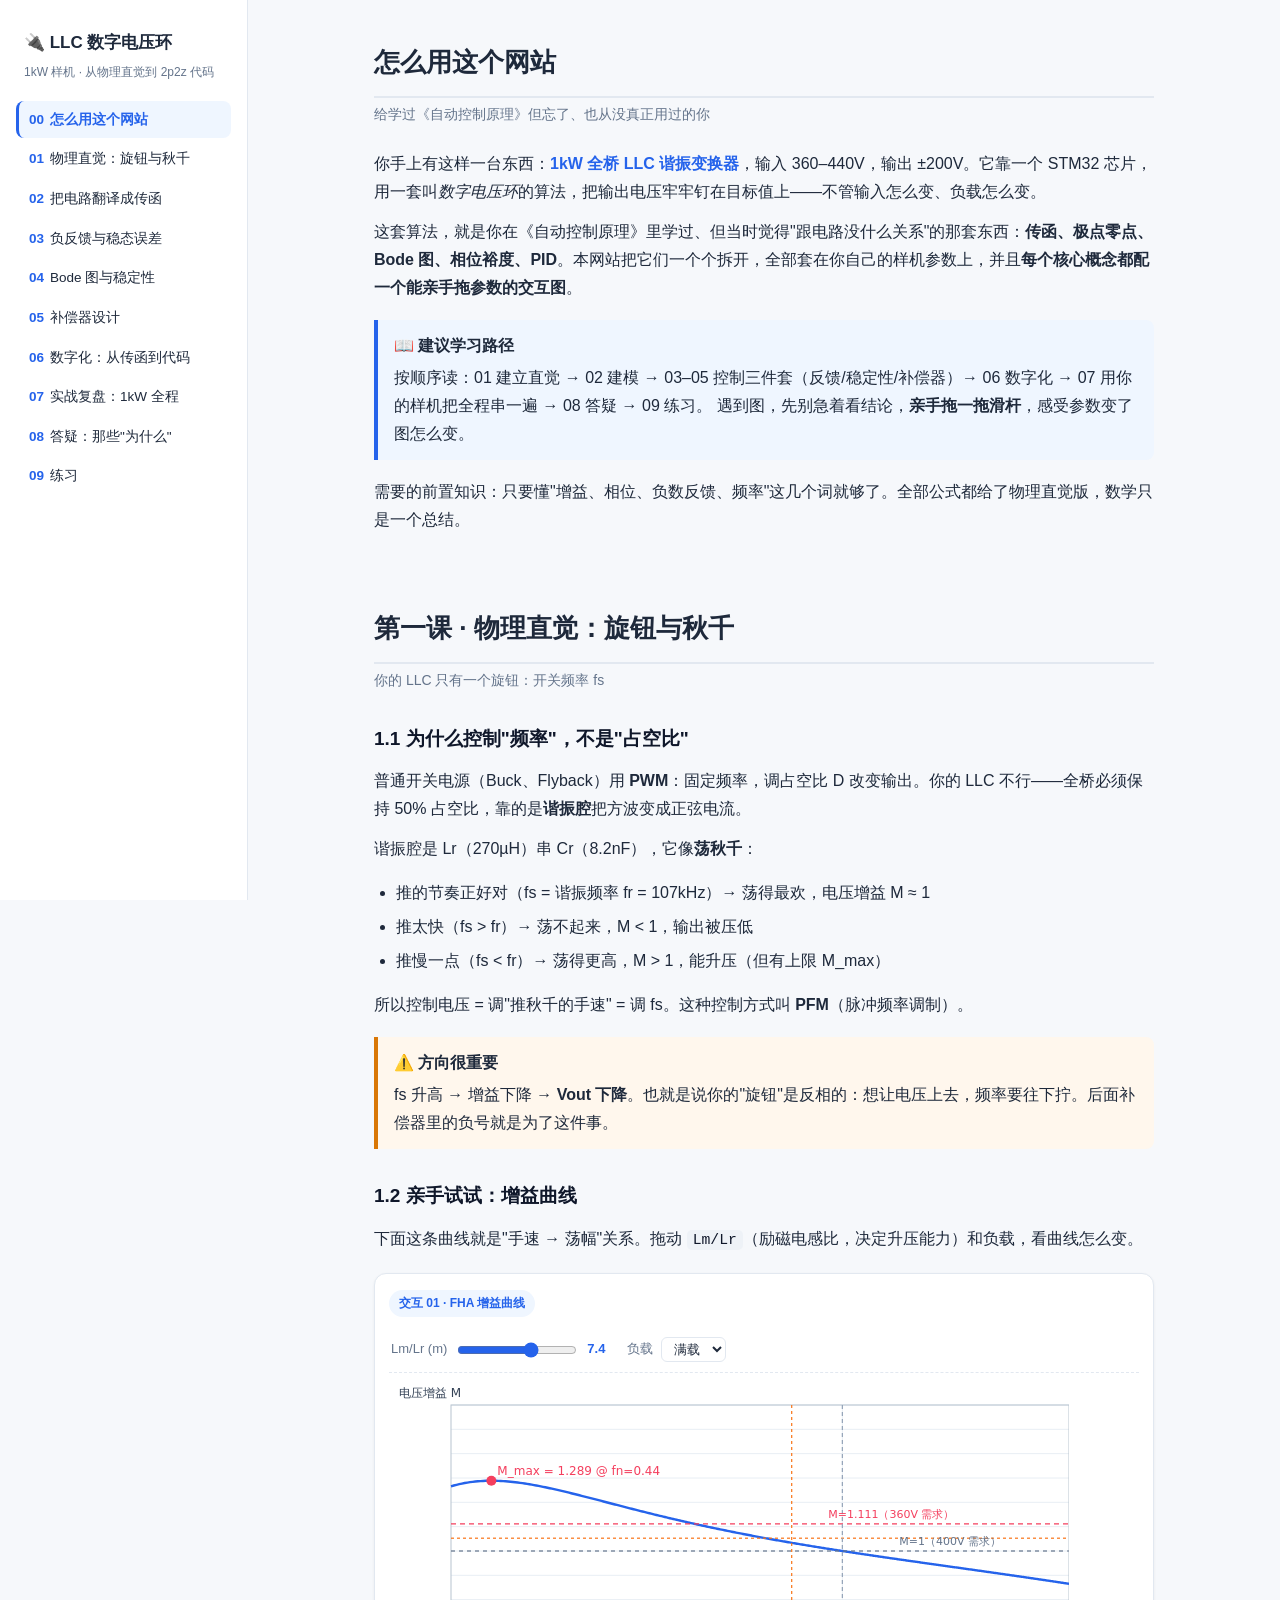
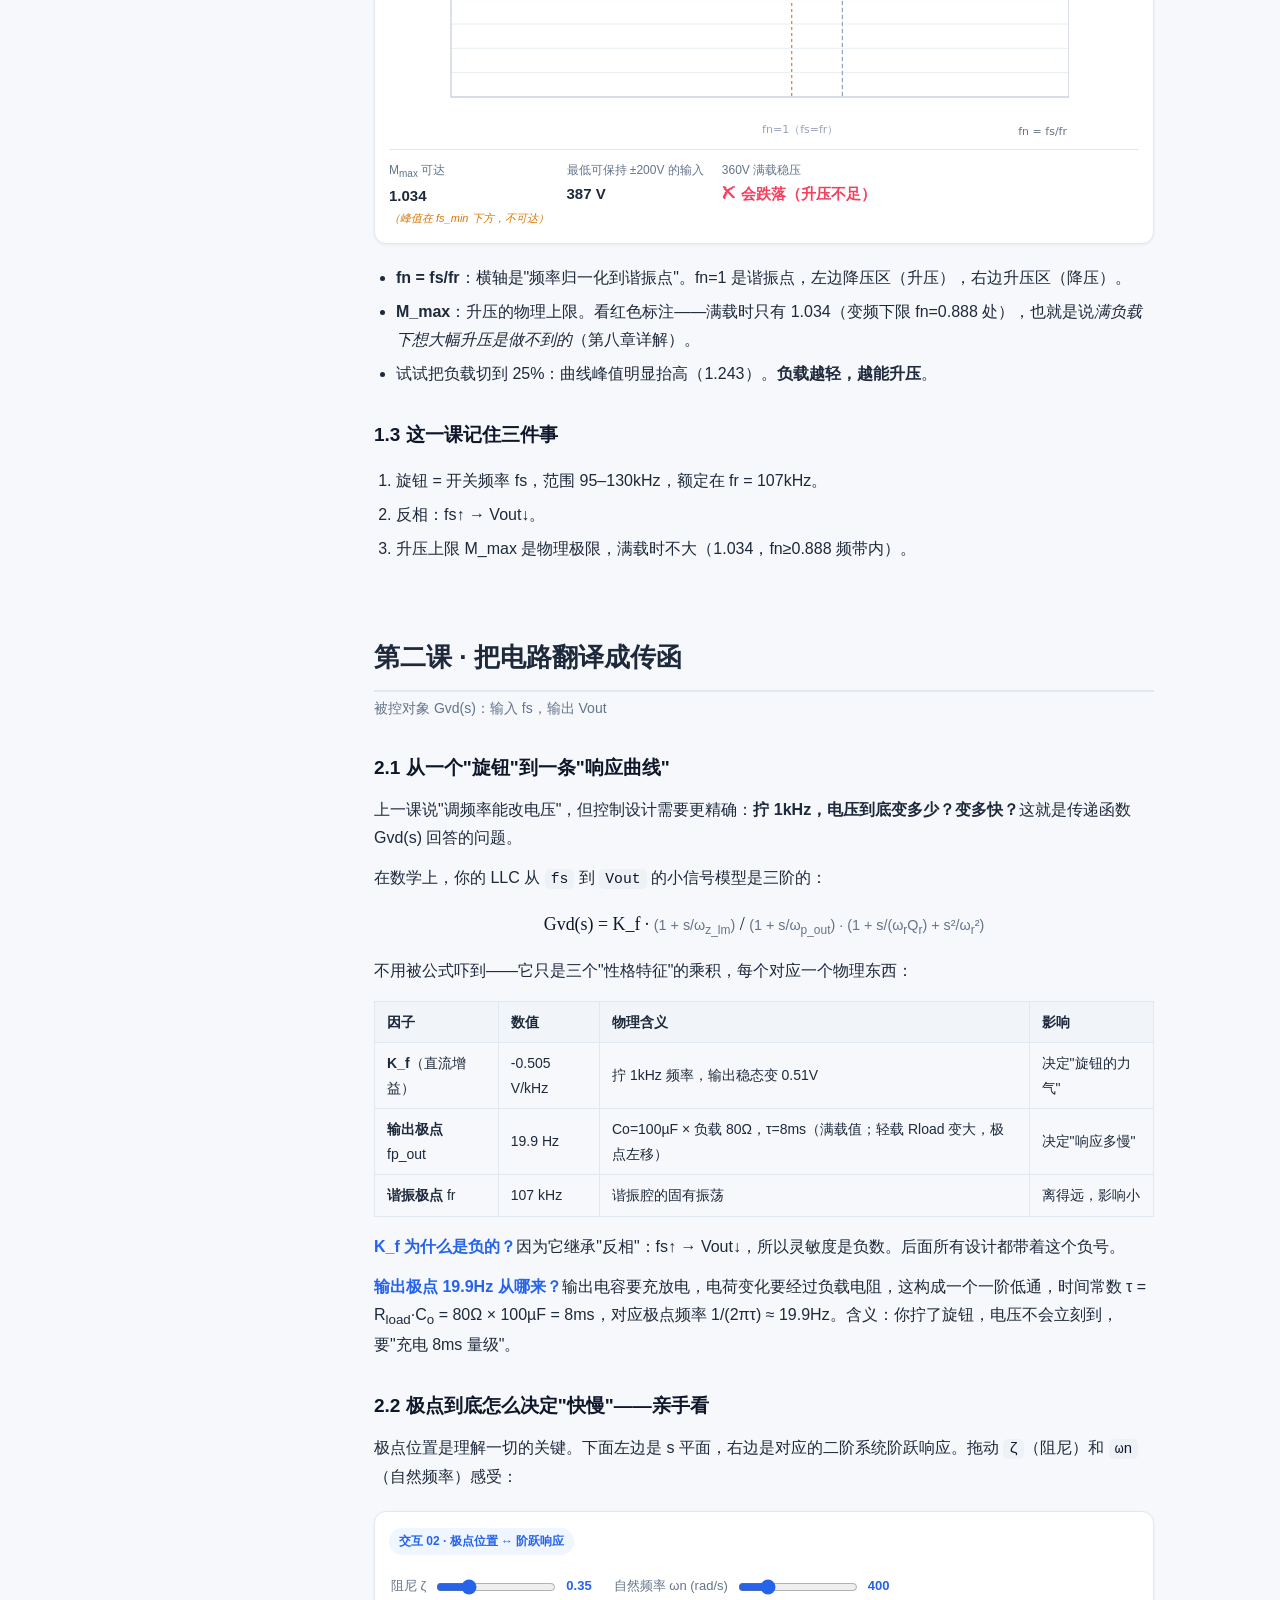
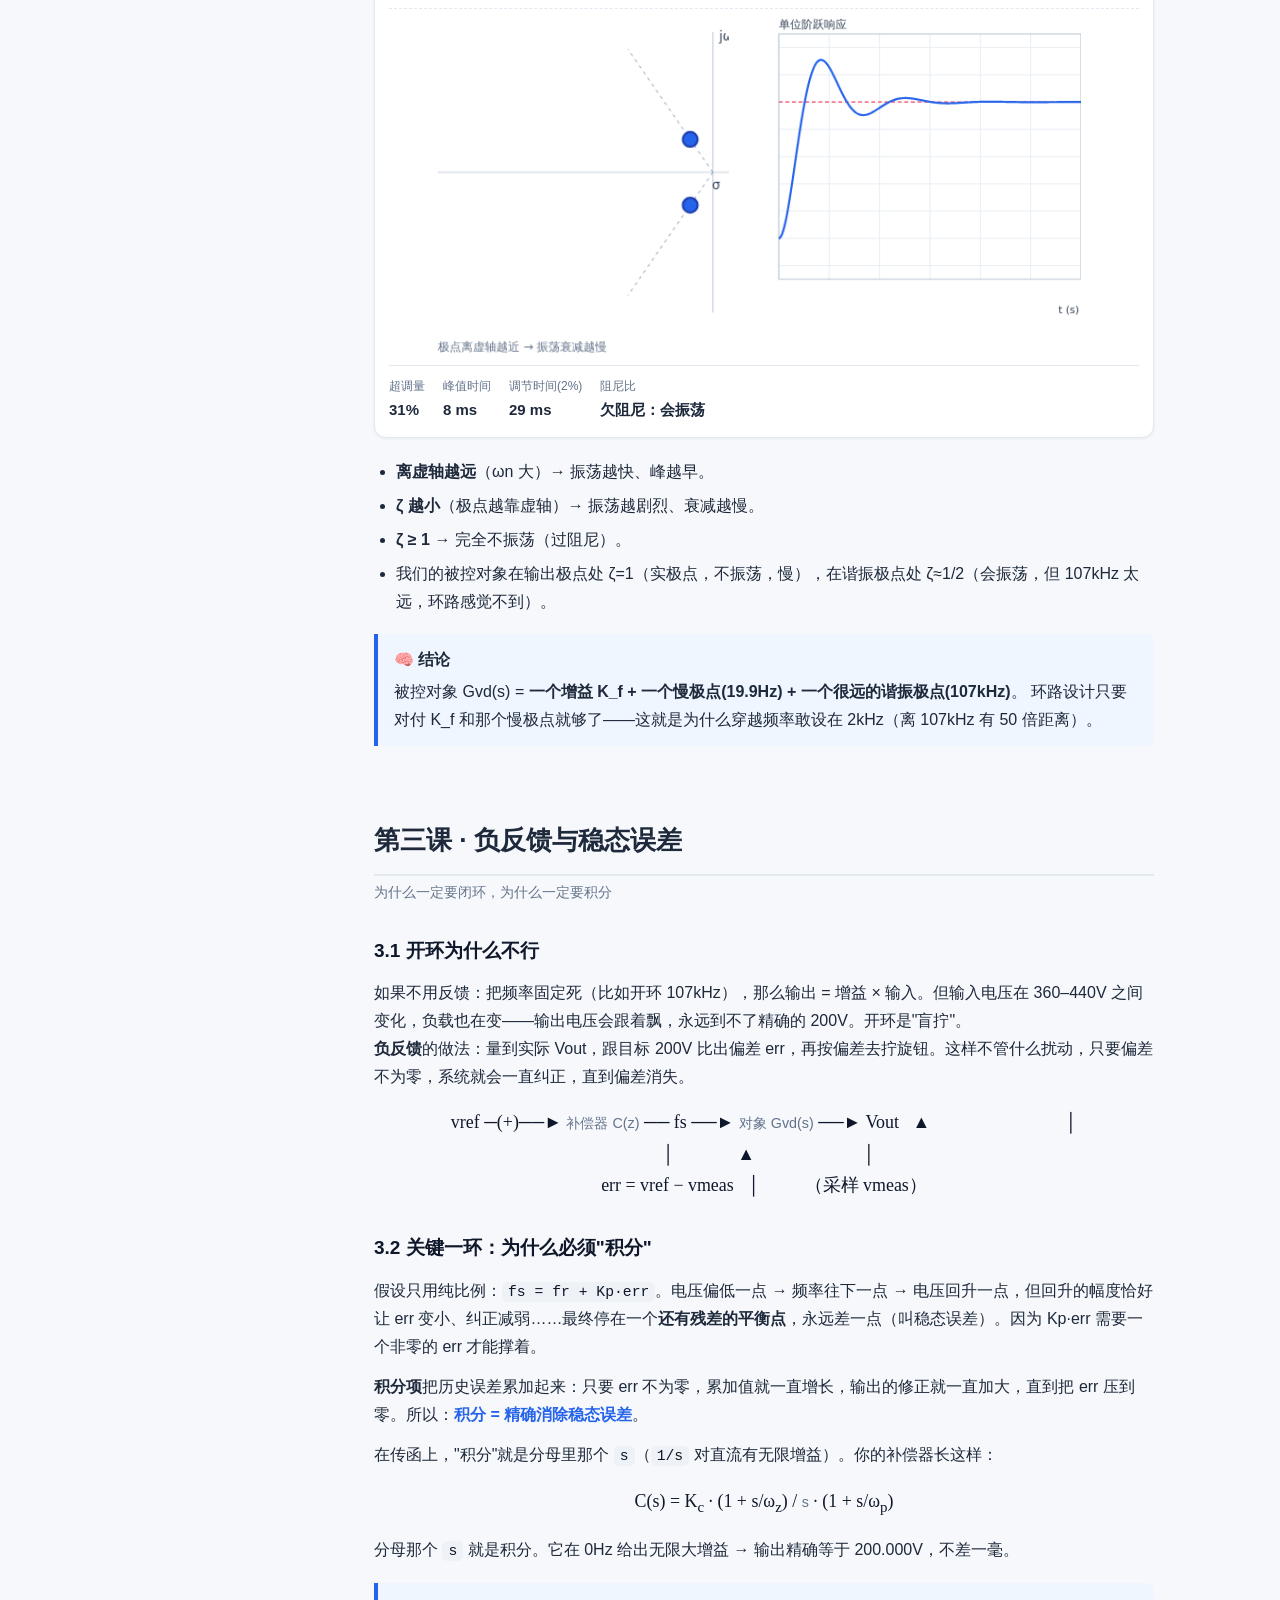
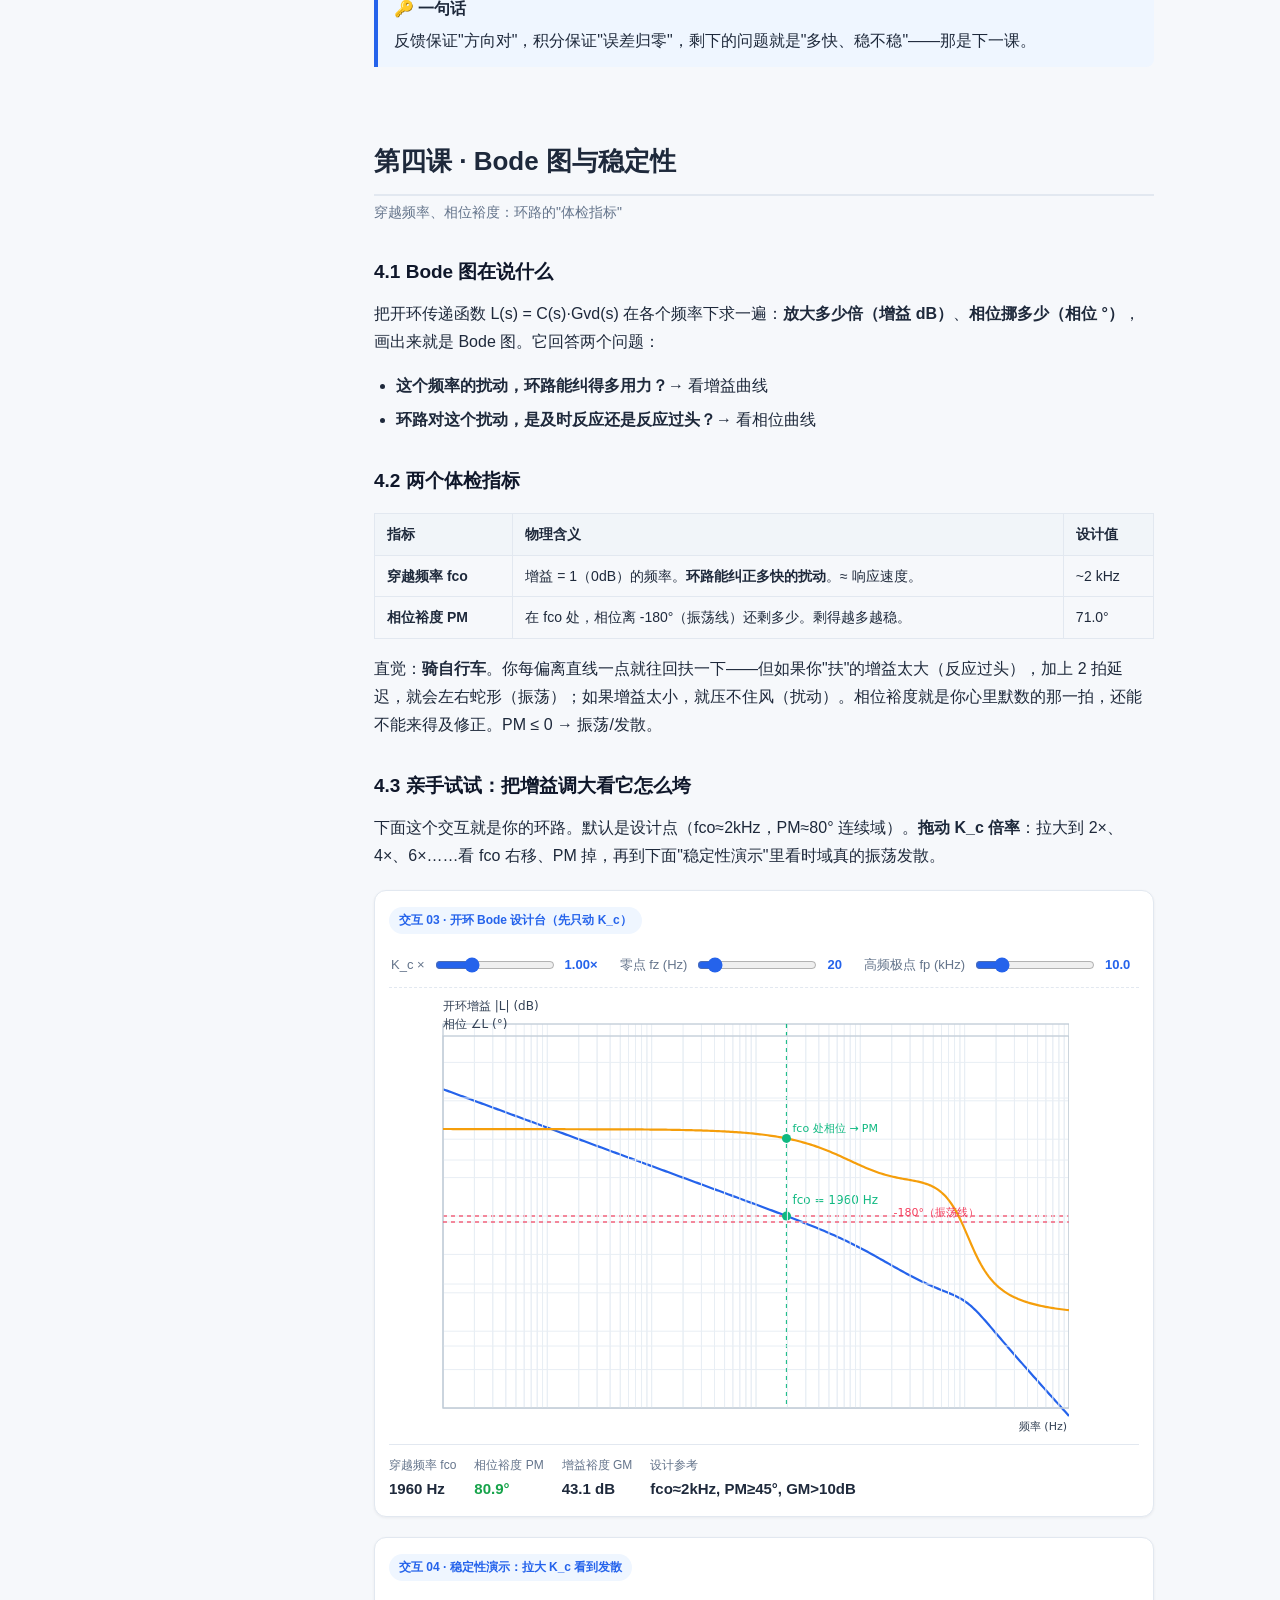
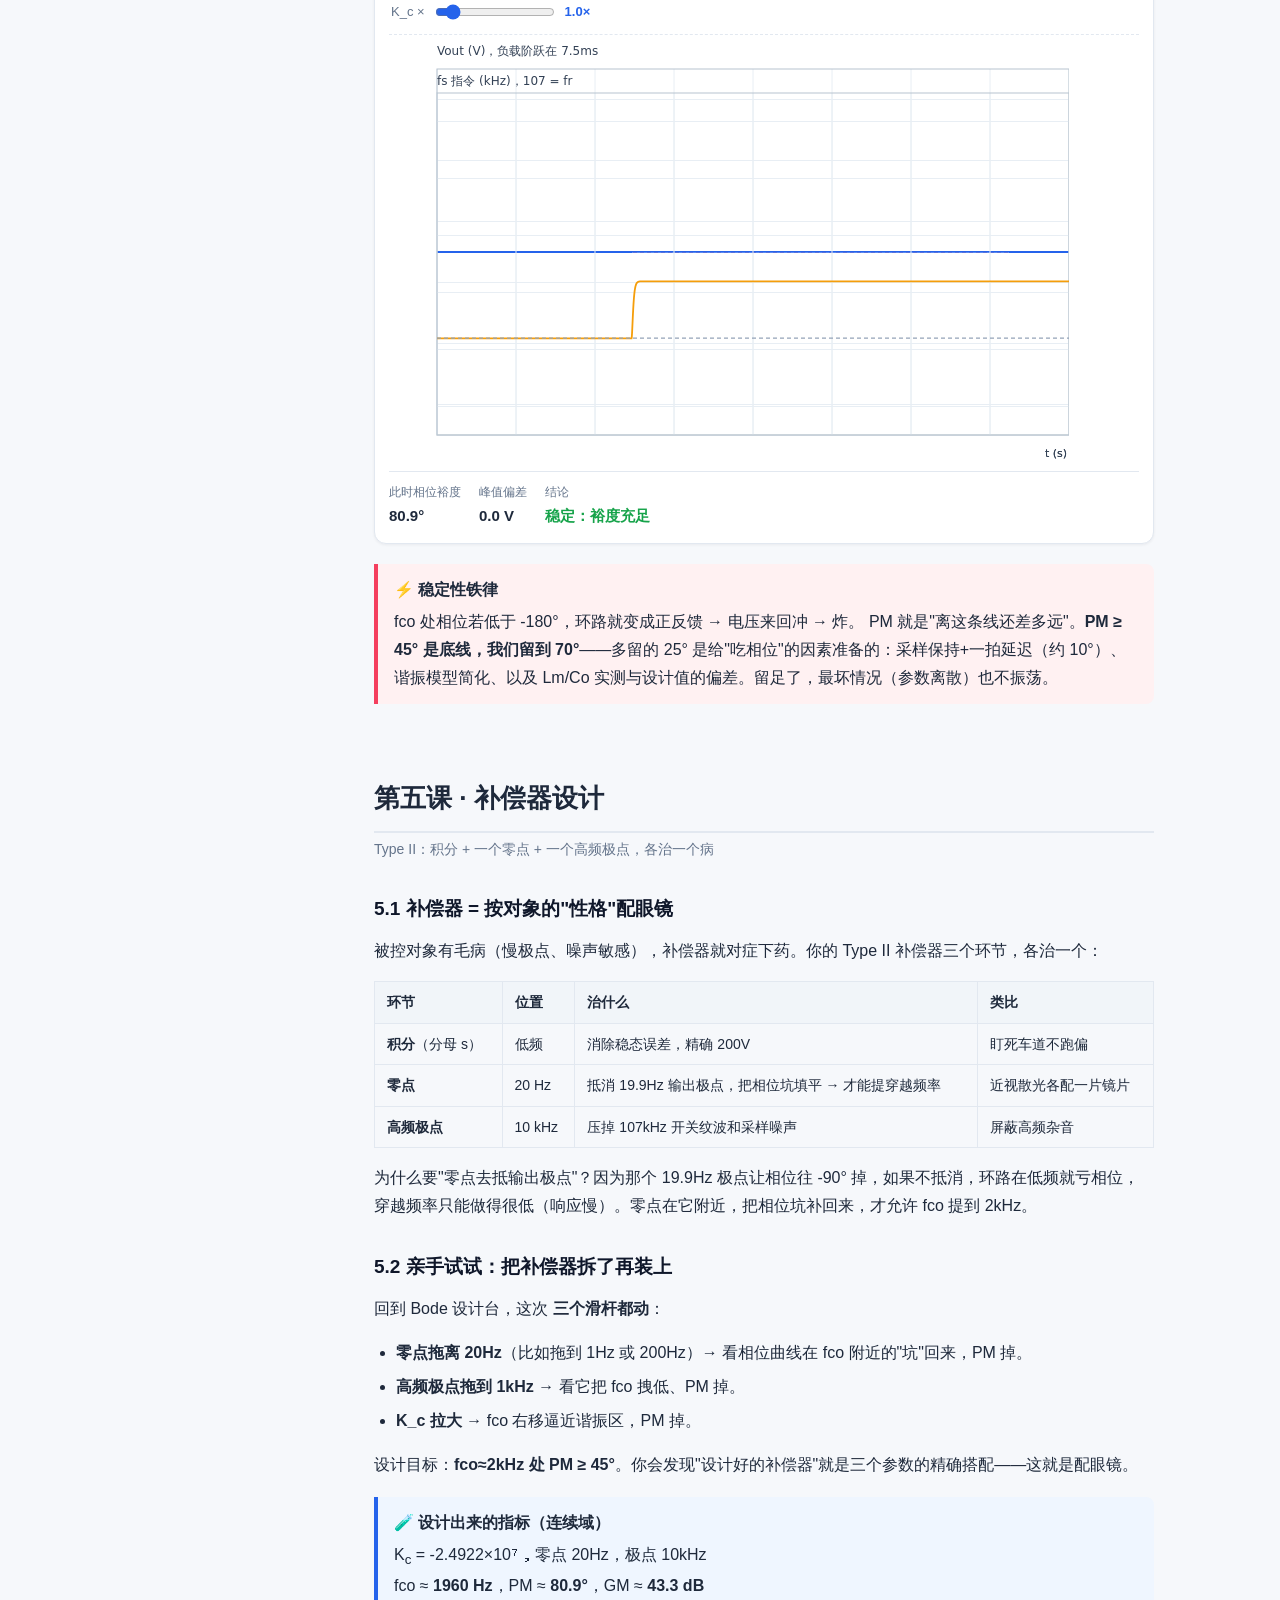
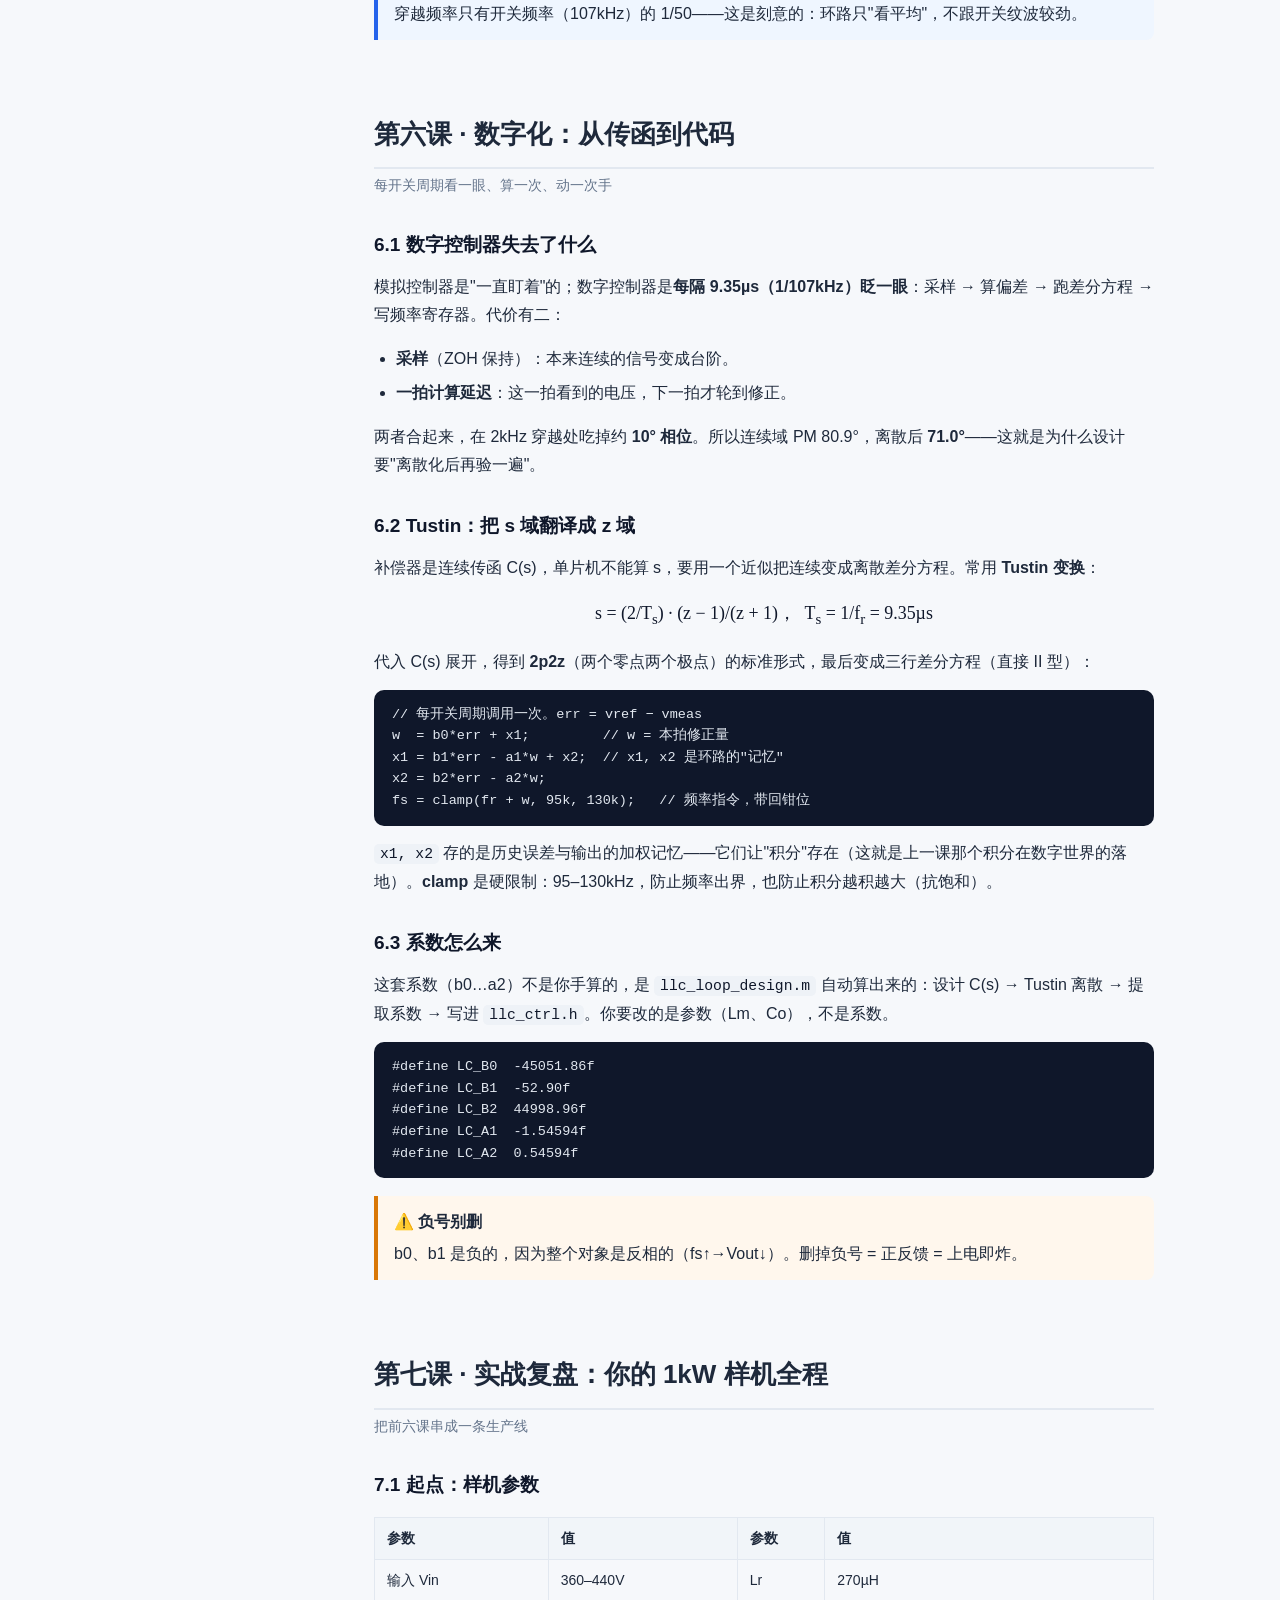
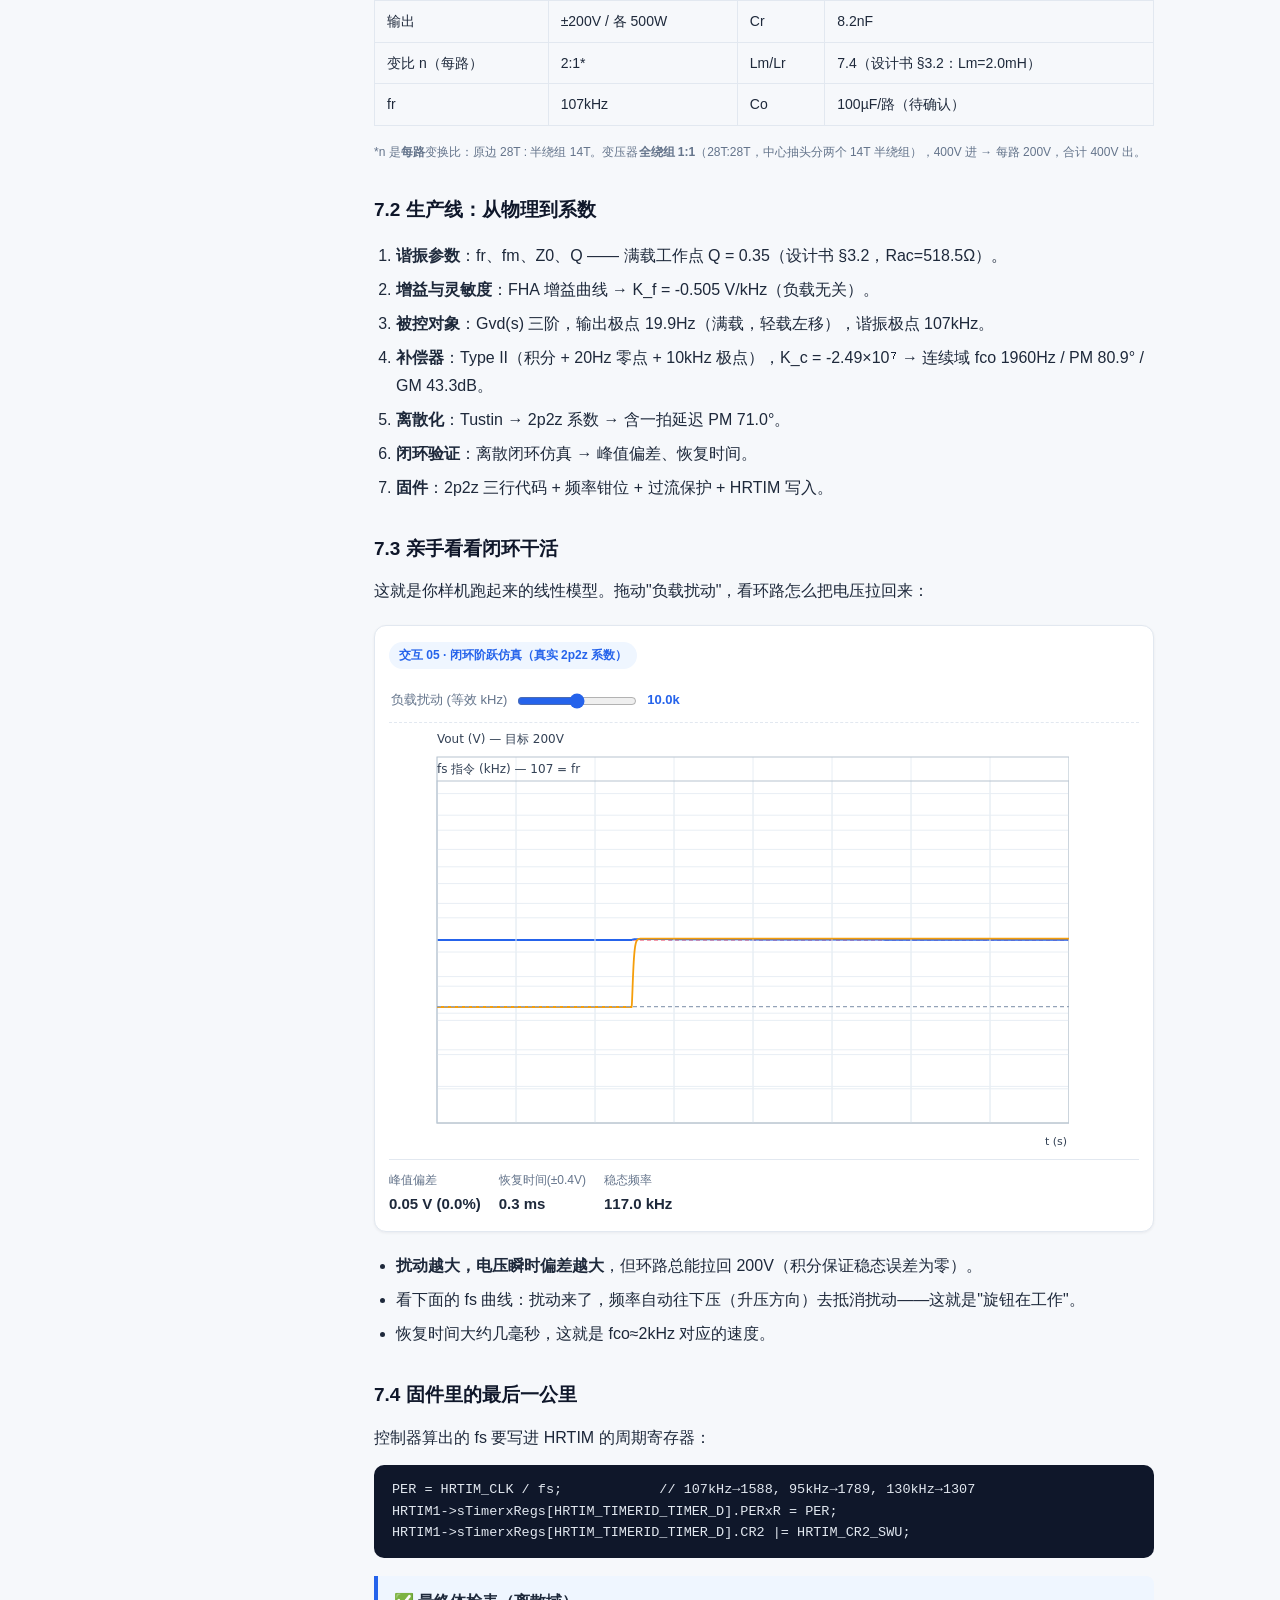
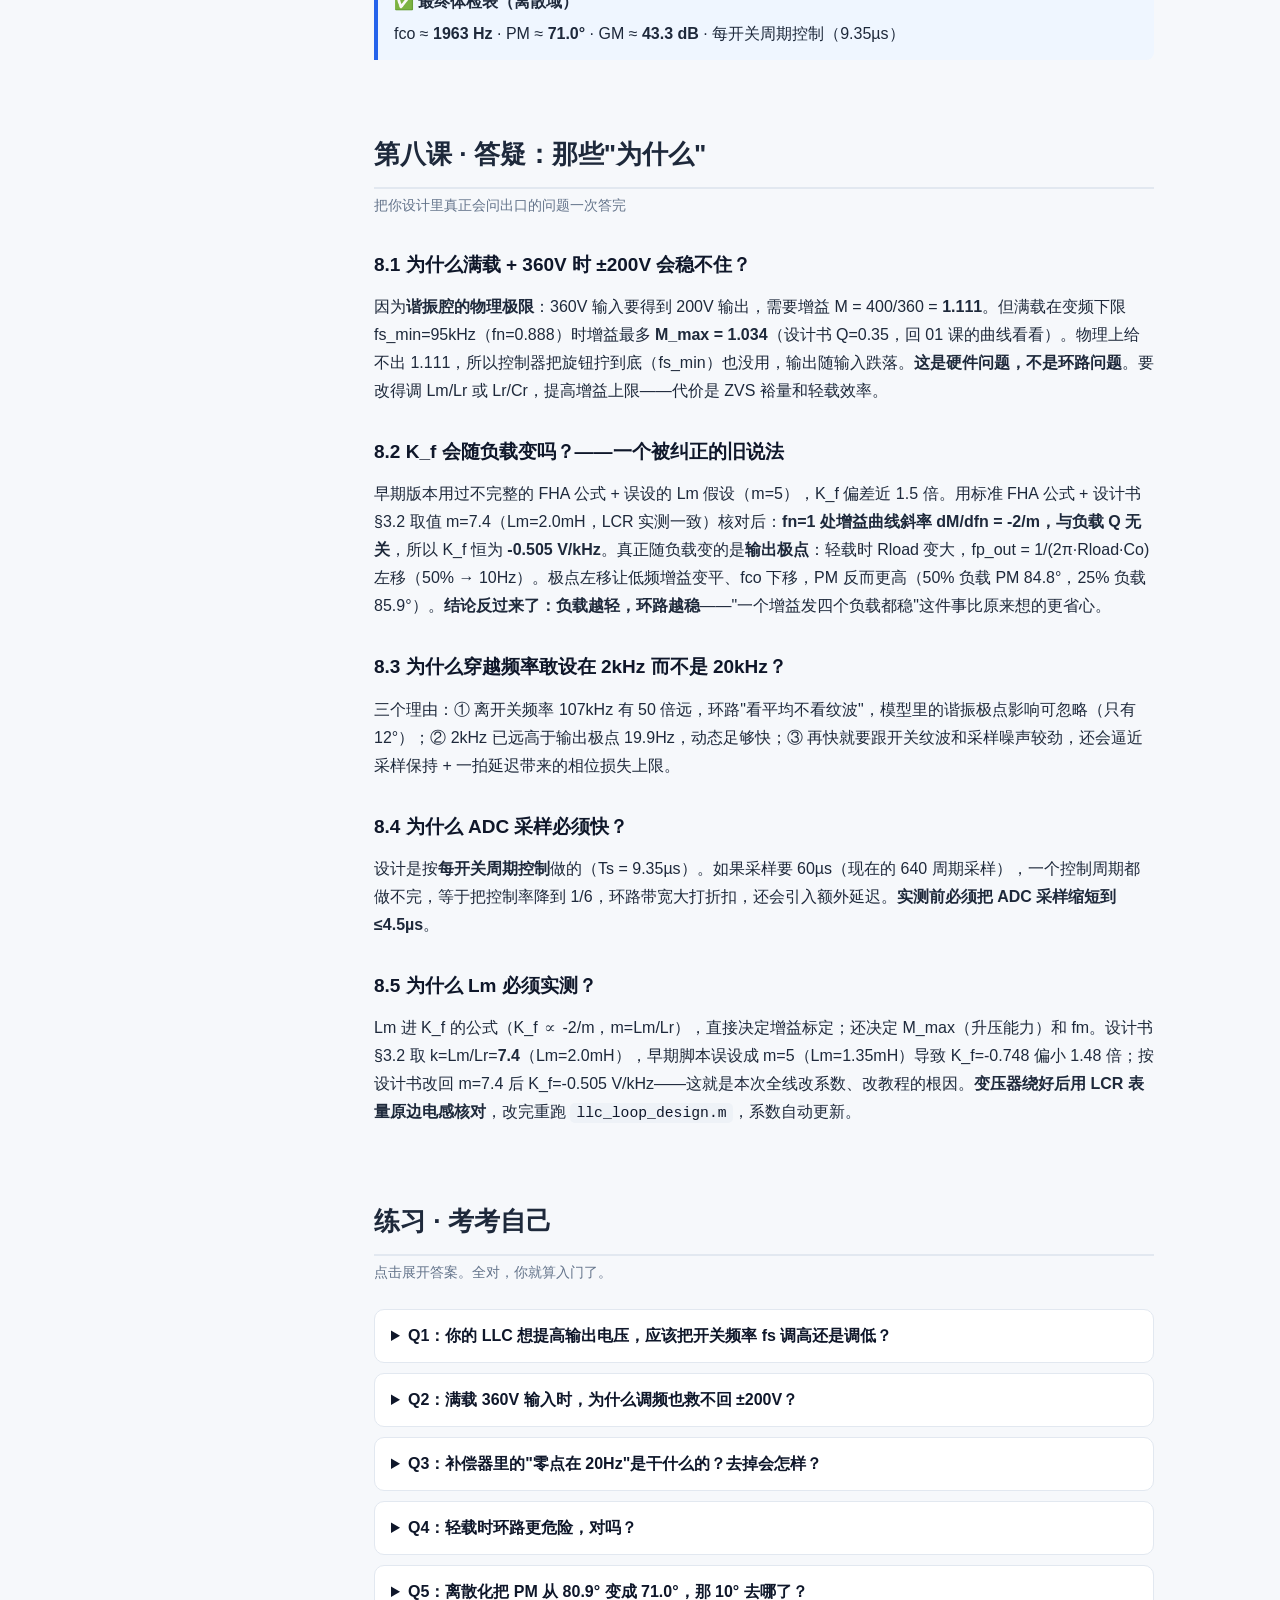
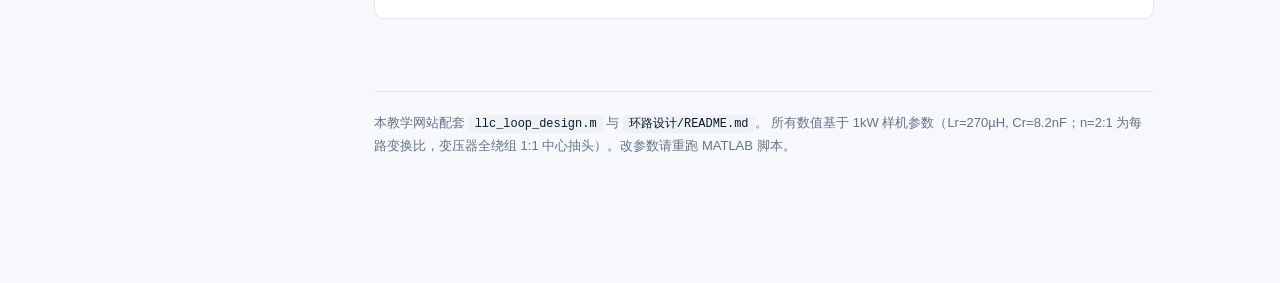
==== llc-resonant-converter/1kw-prototype/01-设计样机/环路设计/tutorial/index.html @ 4a411bb3 "refactor(1kw): 样机文档重组为设计/PCB/调试代码/60V缩尺 4 章，并入方案A 设计文档" ====
<!DOCTYPE html>
<html lang="zh-CN">
<head>
<meta charset="UTF-8">
<meta name="viewport" content="width=device-width, initial-scale=1.0">
<title>从零吃透 LLC 数字电压环 · 1kW 样机互动教学</title>
<meta name="description" content="用 1kW 全桥 LLC 样机的真实参数，从物理直觉到 Bode 图再到 2p2z 代码，把数字电压环学透。全部图表可交互。">
<link rel="stylesheet" href="css/style.css">
</head>
<body>
<div class="topbar">🔌 LLC 数字电压环 · 互动教学</div>
<div class="layout">
  <aside class="sidebar">
    <div class="brand">🔌 LLC 数字电压环</div>
    <div class="sub">1kW 样机 · 从物理直觉到 2p2z 代码</div>
    <nav>
      <a href="#intro" class="active"><span class="num">00</span>怎么用这个网站</a>
      <a href="#ch1"><span class="num">01</span>物理直觉：旋钮与秋千</a>
      <a href="#ch2"><span class="num">02</span>把电路翻译成传函</a>
      <a href="#ch3"><span class="num">03</span>负反馈与稳态误差</a>
      <a href="#ch4"><span class="num">04</span>Bode 图与稳定性</a>
      <a href="#ch5"><span class="num">05</span>补偿器设计</a>
      <a href="#ch6"><span class="num">06</span>数字化：从传函到代码</a>
      <a href="#ch7"><span class="num">07</span>实战复盘：1kW 全程</a>
      <a href="#ch8"><span class="num">08</span>答疑：那些"为什么"</a>
      <a href="#quiz"><span class="num">09</span>练习</a>
    </nav>
  </aside>

  <main>
  <article class="article">

    <!-- ================= 00 序言 ================= -->
    <section id="intro">
      <h2>怎么用这个网站</h2>
      <p class="ch-sub">给学过《自动控制原理》但忘了、也从没真正用过的你</p>
      <p>你手上有这样一台东西：<strong class="hl">1kW 全桥 LLC 谐振变换器</strong>，输入 360–440V，输出 ±200V。它靠一个 STM32 芯片，用一套叫<em>数字电压环</em>的算法，把输出电压牢牢钉在目标值上——不管输入怎么变、负载怎么变。</p>
      <p>这套算法，就是你在《自动控制原理》里学过、但当时觉得"跟电路没什么关系"的那套东西：<strong>传函、极点零点、Bode 图、相位裕度、PID</strong>。本网站把它们一个个拆开，全部套在你自己的样机参数上，并且<strong>每个核心概念都配一个能亲手拖参数的交互图</strong>。</p>
      <div class="callout">
        <span class="t">📖 建议学习路径</span>
        按顺序读：01 建立直觉 → 02 建模 → 03–05 控制三件套（反馈/稳定性/补偿器）→ 06 数字化 → 07 用你的样机把全程串一遍 → 08 答疑 → 09 练习。
        遇到图，先别急着看结论，<strong>亲手拖一拖滑杆</strong>，感受参数变了图怎么变。
      </div>
      <p>需要的前置知识：只要懂"增益、相位、负数反馈、频率"这几个词就够了。全部公式都给了物理直觉版，数学只是一个总结。</p>
    </section>

    <!-- ================= 01 物理直觉 ================= -->
    <section id="ch1">
      <h2>第一课 · 物理直觉：旋钮与秋千</h2>
      <p class="ch-sub">你的 LLC 只有一个旋钮：开关频率 fs</p>

      <h3>1.1 为什么控制"频率"，不是"占空比"</h3>
      <p>普通开关电源（Buck、Flyback）用 <strong>PWM</strong>：固定频率，调占空比 D 改变输出。你的 LLC 不行——全桥必须保持 50% 占空比，靠的是<strong>谐振腔</strong>把方波变成正弦电流。</p>
      <p>谐振腔是 Lr（270µH）串 Cr（8.2nF），它像<strong>荡秋千</strong>：</p>
      <ul>
        <li>推的节奏正好对（fs = 谐振频率 fr = 107kHz）→ 荡得最欢，电压增益 M ≈ 1</li>
        <li>推太快（fs &gt; fr）→ 荡不起来，M &lt; 1，输出被压低</li>
        <li>推慢一点（fs &lt; fr）→ 荡得更高，M &gt; 1，能升压（但有上限 M_max）</li>
      </ul>
      <p>所以控制电压 = 调"推秋千的手速" = 调 fs。这种控制方式叫 <strong>PFM</strong>（脉冲频率调制）。</p>

      <div class="callout warn">
        <span class="t">⚠️ 方向很重要</span>
        fs 升高 → 增益下降 → <strong>Vout 下降</strong>。也就是说你的"旋钮"是反相的：想让电压上去，频率要往下拧。后面补偿器里的负号就是为了这件事。
      </div>

      <h3>1.2 亲手试试：增益曲线</h3>
      <p>下面这条曲线就是"手速 → 荡幅"关系。拖动 <code class="inline">Lm/Lr</code>（励磁电感比，决定升压能力）和负载，看曲线怎么变。</p>

      <div class="interactive" data-int="gain-curve">
        <span class="int-tag">交互 01 · FHA 增益曲线</span>
      </div>

      <ul>
        <li><strong>fn = fs/fr</strong>：横轴是"频率归一化到谐振点"。fn=1 是谐振点，左边降压区（升压），右边升压区（降压）。</li>
        <li><strong>M_max</strong>：升压的物理上限。看红色标注——满载时只有 1.034（变频下限 fn=0.888 处），也就是说<em>满负载下想大幅升压是做不到的</em>（第八章详解）。</li>
        <li>试试把负载切到 25%：曲线峰值明显抬高（1.243）。<strong>负载越轻，越能升压</strong>。</li>
      </ul>

      <h3>1.3 这一课记住三件事</h3>
      <ol>
        <li>旋钮 = 开关频率 fs，范围 95–130kHz，额定在 fr = 107kHz。</li>
        <li>反相：fs↑ → Vout↓。</li>
        <li>升压上限 M_max 是物理极限，满载时不大（1.034，fn≥0.888 频带内）。</li>
      </ol>
    </section>

    <!-- ================= 02 建模 ================= -->
    <section id="ch2">
      <h2>第二课 · 把电路翻译成传函</h2>
      <p class="ch-sub">被控对象 Gvd(s)：输入 fs，输出 Vout</p>

      <h3>2.1 从一个"旋钮"到一条"响应曲线"</h3>
      <p>上一课说"调频率能改电压"，但控制设计需要更精确：<strong>拧 1kHz，电压到底变多少？变多快？</strong>这就是传递函数 Gvd(s) 回答的问题。</p>
      <p>在数学上，你的 LLC 从 <code class="inline">fs</code> 到 <code class="inline">Vout</code> 的小信号模型是三阶的：</p>
      <div class="formula">
        Gvd(s) = K_f · <span class="lbl">(1 + s/ω<sub>z_lm</sub>)</span> / <span class="lbl">(1 + s/ω<sub>p_out</sub>) · (1 + s/(ω<sub>r</sub>Q<sub>r</sub>) + s²/ω<sub>r</sub>²)</span>
      </div>
      <p>不用被公式吓到——它只是三个"性格特征"的乘积，每个对应一个物理东西：</p>

      <table>
        <tr><th>因子</th><th>数值</th><th>物理含义</th><th>影响</th></tr>
        <tr><td><b>K_f</b>（直流增益）</td><td class="num">-0.505 V/kHz</td><td>拧 1kHz 频率，输出稳态变 0.51V</td><td>决定"旋钮的力气"</td></tr>
        <tr><td><b>输出极点</b> fp_out</td><td class="num">19.9 Hz</td><td>Co=100µF × 负载 80Ω，τ=8ms（满载值；轻载 Rload 变大，极点左移）</td><td>决定"响应多慢"</td></tr>
        <tr><td><b>谐振极点</b> fr</td><td class="num">107 kHz</td><td>谐振腔的固有振荡</td><td>离得远，影响小</td></tr>
      </table>

      <p><strong class="hl">K_f 为什么是负的？</strong>因为它继承"反相"：fs↑ → Vout↓，所以灵敏度是负数。后面所有设计都带着这个负号。</p>
      <p><strong class="hl">输出极点 19.9Hz 从哪来？</strong>输出电容要充放电，电荷变化要经过负载电阻，这构成一个一阶低通，时间常数 τ = R<sub>load</sub>·C<sub>o</sub> = 80Ω × 100µF = 8ms，对应极点频率 1/(2πτ) ≈ 19.9Hz。含义：你拧了旋钮，电压不会立刻到，要"充电 8ms 量级"。</p>

      <h3>2.2 极点到底怎么决定"快慢"——亲手看</h3>
      <p>极点位置是理解一切的关键。下面左边是 s 平面，右边是对应的二阶系统阶跃响应。拖动 <code class="inline">ζ</code>（阻尼）和 <code class="inline">ωn</code>（自然频率）感受：</p>

      <div class="interactive" data-int="poles">
        <span class="int-tag">交互 02 · 极点位置 ↔ 阶跃响应</span>
      </div>

      <ul>
        <li><strong>离虚轴越远</strong>（ωn 大）→ 振荡越快、峰越早。</li>
        <li><strong>ζ 越小</strong>（极点越靠虚轴）→ 振荡越剧烈、衰减越慢。</li>
        <li><strong>ζ ≥ 1</strong> → 完全不振荡（过阻尼）。</li>
        <li>我们的被控对象在输出极点处 ζ=1（实极点，不振荡，慢），在谐振极点处 ζ≈1/2（会振荡，但 107kHz 太远，环路感觉不到）。</li>
      </ul>

      <div class="callout">
        <span class="t">🧠 结论</span>
        被控对象 Gvd(s) = <strong>一个增益 K_f + 一个慢极点(19.9Hz) + 一个很远的谐振极点(107kHz)</strong>。
        环路设计只要对付 K_f 和那个慢极点就够了——这就是为什么穿越频率敢设在 2kHz（离 107kHz 有 50 倍距离）。
      </div>
    </section>

    <!-- ================= 03 负反馈 ================= -->
    <section id="ch3">
      <h2>第三课 · 负反馈与稳态误差</h2>
      <p class="ch-sub">为什么一定要闭环，为什么一定要积分</p>

      <h3>3.1 开环为什么不行</h3>
      <p>如果不用反馈：把频率固定死（比如开环 107kHz），那么输出 = 增益 × 输入。但输入电压在 360–440V 之间变化，负载也在变——输出电压会跟着飘，永远到不了精确的 200V。开环是"盲拧"。<br>
      <strong>负反馈</strong>的做法：量到实际 Vout，跟目标 200V 比出偏差 err，再按偏差去拧旋钮。这样不管什么扰动，只要偏差不为零，系统就会一直纠正，直到偏差消失。</p>

      <div class="formula">
        vref ─(+)──► <span class="lbl">补偿器 C(z)</span> ── fs ──► <span class="lbl">对象 Gvd(s)</span> ──► Vout
          &nbsp;&nbsp;▲&nbsp;&nbsp;&nbsp;&nbsp;&nbsp;&nbsp;&nbsp;&nbsp;&nbsp;&nbsp;&nbsp;&nbsp;&nbsp;&nbsp;&nbsp;&nbsp;&nbsp;&nbsp;&nbsp;&nbsp;&nbsp;&nbsp;&nbsp;&nbsp;&nbsp;&nbsp;&nbsp;&nbsp;&nbsp;&nbsp;│<br>
          &nbsp;&nbsp;│&nbsp;&nbsp;&nbsp;&nbsp;&nbsp;&nbsp;&nbsp;&nbsp;&nbsp;&nbsp;&nbsp;&nbsp;&nbsp;&nbsp;▲&nbsp;&nbsp;&nbsp;&nbsp;&nbsp;&nbsp;&nbsp;&nbsp;&nbsp;&nbsp;&nbsp;&nbsp;&nbsp;&nbsp;&nbsp;&nbsp;&nbsp;&nbsp;&nbsp;&nbsp;&nbsp;&nbsp;&nbsp;&nbsp;│<br>
        err = vref − vmeas &nbsp;&nbsp;│&nbsp;&nbsp;&nbsp;&nbsp;&nbsp;&nbsp;&nbsp;&nbsp;&nbsp;&nbsp;（采样 vmeas）
      </div>

      <h3>3.2 关键一环：为什么必须"积分"</h3>
      <p>假设只用纯比例：<code class="inline">fs = fr + Kp·err</code>。电压偏低一点 → 频率往下一点 → 电压回升一点，但回升的幅度恰好让 err 变小、纠正减弱……最终停在一个<strong>还有残差的平衡点</strong>，永远差一点（叫稳态误差）。因为 Kp·err 需要一个非零的 err 才能撑着。</p>
      <p><strong>积分项</strong>把历史误差累加起来：只要 err 不为零，累加值就一直增长，输出的修正就一直加大，直到把 err 压到零。所以：<strong class="hl">积分 = 精确消除稳态误差</strong>。</p>
      <p>在传函上，"积分"就是分母里那个 <code class="inline">s</code>（<code class="inline">1/s</code> 对直流有无限增益）。你的补偿器长这样：</p>
      <div class="formula">
        C(s) = K<sub>c</sub> · (1 + s/ω<sub>z</sub>) / <span class="lbl">s</span> · (1 + s/ω<sub>p</sub>)
      </div>
      <p>分母那个 <code class="inline">s</code> 就是积分。它在 0Hz 给出无限大增益 → 输出精确等于 200.000V，不差一毫。</p>

      <div class="callout">
        <span class="t">🔑 一句话</span>
        反馈保证"方向对"，积分保证"误差归零"，剩下的问题就是"多快、稳不稳"——那是下一课。
      </div>
    </section>

    <!-- ================= 04 Bode 与稳定性 ================= -->
    <section id="ch4">
      <h2>第四课 · Bode 图与稳定性</h2>
      <p class="ch-sub">穿越频率、相位裕度：环路的"体检指标"</p>

      <h3>4.1 Bode 图在说什么</h3>
      <p>把开环传递函数 L(s) = C(s)·Gvd(s) 在各个频率下求一遍：<strong>放大多少倍（增益 dB）</strong>、<strong>相位挪多少（相位 °）</strong>，画出来就是 Bode 图。它回答两个问题：</p>
      <ul>
        <li><strong>这个频率的扰动，环路能纠得多用力？</strong>→ 看增益曲线</li>
        <li><strong>环路对这个扰动，是及时反应还是反应过头？</strong>→ 看相位曲线</li>
      </ul>

      <h3>4.2 两个体检指标</h3>
      <table>
        <tr><th>指标</th><th>物理含义</th><th>设计值</th></tr>
        <tr><td><b>穿越频率 fco</b></td><td>增益 = 1（0dB）的频率。<strong>环路能纠正多快的扰动</strong>。≈ 响应速度。</td><td class="num">~2 kHz</td></tr>
        <tr><td><b>相位裕度 PM</b></td><td>在 fco 处，相位离 -180°（振荡线）还剩多少。剩得越多越稳。</td><td class="num">71.0°</td></tr>
      </table>
      <p>直觉：<strong>骑自行车</strong>。你每偏离直线一点就往回扶一下——但如果你"扶"的增益太大（反应过头），加上 2 拍延迟，就会左右蛇形（振荡）；如果增益太小，就压不住风（扰动）。相位裕度就是你心里默数的那一拍，还能不能来得及修正。PM ≤ 0 → 振荡/发散。</p>

      <h3>4.3 亲手试试：把增益调大看它怎么垮</h3>
      <p>下面这个交互就是你的环路。默认是设计点（fco≈2kHz，PM≈80° 连续域）。<strong>拖动 K_c 倍率</strong>：拉大到 2×、4×、6×……看 fco 右移、PM 掉，再到下面"稳定性演示"里看时域真的振荡发散。</p>

      <div class="interactive" data-int="bode">
        <span class="int-tag">交互 03 · 开环 Bode 设计台（先只动 K_c）</span>
      </div>

      <div class="interactive" data-int="stability">
        <span class="int-tag">交互 04 · 稳定性演示：拉大 K_c 看到发散</span>
      </div>

      <div class="callout danger">
        <span class="t">⚡ 稳定性铁律</span>
        fco 处相位若低于 -180°，环路就变成正反馈 → 电压来回冲 → 炸。
        PM 就是"离这条线还差多远"。<strong>PM ≥ 45° 是底线，我们留到 70°</strong>——多留的 25° 是给"吃相位"的因素准备的：采样保持+一拍延迟（约 10°）、谐振模型简化、以及 Lm/Co 实测与设计值的偏差。留足了，最坏情况（参数离散）也不振荡。
      </div>
    </section>

    <!-- ================= 05 补偿器设计 ================= -->
    <section id="ch5">
      <h2>第五课 · 补偿器设计</h2>
      <p class="ch-sub">Type II：积分 + 一个零点 + 一个高频极点，各治一个病</p>

      <h3>5.1 补偿器 = 按对象的"性格"配眼镜</h3>
      <p>被控对象有毛病（慢极点、噪声敏感），补偿器就对症下药。你的 Type II 补偿器三个环节，各治一个：</p>
      <table>
        <tr><th>环节</th><th>位置</th><th>治什么</th><th>类比</th></tr>
        <tr><td><b>积分</b>（分母 s）</td><td>低频</td><td>消除稳态误差，精确 200V</td><td>盯死车道不跑偏</td></tr>
        <tr><td><b>零点</b></td><td>20 Hz</td><td>抵消 19.9Hz 输出极点，把相位坑填平 → 才能提穿越频率</td><td>近视散光各配一片镜片</td></tr>
        <tr><td><b>高频极点</b></td><td>10 kHz</td><td>压掉 107kHz 开关纹波和采样噪声</td><td>屏蔽高频杂音</td></tr>
      </table>
      <p>为什么要"零点去抵输出极点"？因为那个 19.9Hz 极点让相位往 -90° 掉，如果不抵消，环路在低频就亏相位，穿越频率只能做得很低（响应慢）。零点在它附近，把相位坑补回来，才允许 fco 提到 2kHz。</p>

      <h3>5.2 亲手试试：把补偿器拆了再装上</h3>
      <p>回到 Bode 设计台，这次 <strong>三个滑杆都动</strong>：</p>
      <ul>
        <li><strong>零点拖离 20Hz</strong>（比如拖到 1Hz 或 200Hz）→ 看相位曲线在 fco 附近的"坑"回来，PM 掉。</li>
        <li><strong>高频极点拖到 1kHz</strong> → 看它把 fco 拽低、PM 掉。</li>
        <li><strong>K_c 拉大</strong> → fco 右移逼近谐振区，PM 掉。</li>
      </ul>
      <p>设计目标：<strong>fco≈2kHz 处 PM ≥ 45°</strong>。你会发现"设计好的补偿器"就是三个参数的精确搭配——这就是配眼镜。</p>

      <div class="callout">
        <span class="t">🧪 设计出来的指标（连续域）</span>
        K<sub>c</sub> = -2.4922×10⁷，零点 20Hz，极点 10kHz<br>
        fco ≈ <strong>1960 Hz</strong>，PM ≈ <strong>80.9°</strong>，GM ≈ <strong>43.3 dB</strong><br>
        穿越频率只有开关频率（107kHz）的 1/50——这是刻意的：环路只"看平均"，不跟开关纹波较劲。
      </div>
    </section>

    <!-- ================= 06 数字化 ================= -->
    <section id="ch6">
      <h2>第六课 · 数字化：从传函到代码</h2>
      <p class="ch-sub">每开关周期看一眼、算一次、动一次手</p>

      <h3>6.1 数字控制器失去了什么</h3>
      <p>模拟控制器是"一直盯着"的；数字控制器是<strong>每隔 9.35µs（1/107kHz）眨一眼</strong>：采样 → 算偏差 → 跑差分方程 → 写频率寄存器。代价有二：</p>
      <ul>
        <li><strong>采样</strong>（ZOH 保持）：本来连续的信号变成台阶。</li>
        <li><strong>一拍计算延迟</strong>：这一拍看到的电压，下一拍才轮到修正。</li>
      </ul>
      <p>两者合起来，在 2kHz 穿越处吃掉约 <strong>10° 相位</strong>。所以连续域 PM 80.9°，离散后 <strong>71.0°</strong>——这就是为什么设计要"离散化后再验一遍"。</p>

      <h3>6.2 Tustin：把 s 域翻译成 z 域</h3>
      <p>补偿器是连续传函 C(s)，单片机不能算 s，要用一个近似把连续变成离散差分方程。常用 <strong>Tustin 变换</strong>：</p>
      <div class="formula">
        s = (2/T<sub>s</sub>) · (z − 1)/(z + 1)，&nbsp;&nbsp;T<sub>s</sub> = 1/f<sub>r</sub> = 9.35µs
      </div>
      <p>代入 C(s) 展开，得到 <strong>2p2z</strong>（两个零点两个极点）的标准形式，最后变成三行差分方程（直接 II 型）：</p>
<pre><code>// 每开关周期调用一次。err = vref − vmeas
w  = b0*err + x1;         // w = 本拍修正量
x1 = b1*err - a1*w + x2;  // x1, x2 是环路的"记忆"
x2 = b2*err - a2*w;
fs = clamp(fr + w, 95k, 130k);   // 频率指令，带回钳位
</code></pre>
      <p><code class="inline">x1, x2</code> 存的是历史误差与输出的加权记忆——它们让"积分"存在（这就是上一课那个积分在数字世界的落地）。<strong>clamp</strong> 是硬限制：95–130kHz，防止频率出界，也防止积分越积越大（抗饱和）。</p>

      <h3>6.3 系数怎么来</h3>
      <p>这套系数（b0…a2）不是你手算的，是 <code class="inline">llc_loop_design.m</code> 自动算出来的：设计 C(s) → Tustin 离散 → 提取系数 → 写进 <code class="inline">llc_ctrl.h</code>。你要改的是参数（Lm、Co），不是系数。</p>
      <pre><code>#define LC_B0  -45051.86f
#define LC_B1  -52.90f
#define LC_B2  44998.96f
#define LC_A1  -1.54594f
#define LC_A2  0.54594f</code></pre>
      <div class="callout warn">
        <span class="t">⚠️ 负号别删</span>
        b0、b1 是负的，因为整个对象是反相的（fs↑→Vout↓）。删掉负号 = 正反馈 = 上电即炸。
      </div>
    </section>

    <!-- ================= 07 实战复盘 ================= -->
    <section id="ch7">
      <h2>第七课 · 实战复盘：你的 1kW 样机全程</h2>
      <p class="ch-sub">把前六课串成一条生产线</p>

      <h3>7.1 起点：样机参数</h3>
      <table>
        <tr><th>参数</th><th>值</th><th>参数</th><th>值</th></tr>
        <tr><td>输入 Vin</td><td class="num">360–440V</td><td>Lr</td><td class="num">270µH</td></tr>
        <tr><td>输出</td><td class="num">±200V / 各 500W</td><td>Cr</td><td class="num">8.2nF</td></tr>
        <tr><td>变比 n（每路）</td><td class="num">2:1*</td><td>Lm/Lr</td><td class="num">7.4（设计书 §3.2：Lm=2.0mH）</td></tr>
        <tr><td>fr</td><td class="num">107kHz</td><td>Co</td><td class="num">100µF/路（待确认）</td></tr>
      </table>
      <p class="foot">*n 是<strong>每路</strong>变换比：原边 28T : 半绕组 14T。变压器<strong>全绕组 1:1</strong>（28T:28T，中心抽头分两个 14T 半绕组），400V 进 → 每路 200V，合计 400V 出。</p>

      <h3>7.2 生产线：从物理到系数</h3>
      <ol>
        <li><strong>谐振参数</strong>：fr、fm、Z0、Q —— 满载工作点 Q = 0.35（设计书 §3.2，Rac=518.5Ω）。</li>
        <li><strong>增益与灵敏度</strong>：FHA 增益曲线 → K_f = -0.505 V/kHz（负载无关）。</li>
        <li><strong>被控对象</strong>：Gvd(s) 三阶，输出极点 19.9Hz（满载，轻载左移），谐振极点 107kHz。</li>
        <li><strong>补偿器</strong>：Type II（积分 + 20Hz 零点 + 10kHz 极点），K_c = -2.49×10⁷ → 连续域 fco 1960Hz / PM 80.9° / GM 43.3dB。</li>
        <li><strong>离散化</strong>：Tustin → 2p2z 系数 → 含一拍延迟 PM 71.0°。</li>
        <li><strong>闭环验证</strong>：离散闭环仿真 → 峰值偏差、恢复时间。</li>
        <li><strong>固件</strong>：2p2z 三行代码 + 频率钳位 + 过流保护 + HRTIM 写入。</li>
      </ol>

      <h3>7.3 亲手看看闭环干活</h3>
      <p>这就是你样机跑起来的线性模型。拖动"负载扰动"，看环路怎么把电压拉回来：</p>

      <div class="interactive" data-int="step-sim">
        <span class="int-tag">交互 05 · 闭环阶跃仿真（真实 2p2z 系数）</span>
      </div>
      <ul>
        <li><strong>扰动越大，电压瞬时偏差越大</strong>，但环路总能拉回 200V（积分保证稳态误差为零）。</li>
        <li>看下面的 fs 曲线：扰动来了，频率自动往下压（升压方向）去抵消扰动——这就是"旋钮在工作"。</li>
        <li>恢复时间大约几毫秒，这就是 fco≈2kHz 对应的速度。</li>
      </ul>

      <h3>7.4 固件里的最后一公里</h3>
      <p>控制器算出的 fs 要写进 HRTIM 的周期寄存器：</p>
<pre><code>PER = HRTIM_CLK / fs;            // 107kHz→1588, 95kHz→1789, 130kHz→1307
HRTIM1->sTimerxRegs[HRTIM_TIMERID_TIMER_D].PERxR = PER;
HRTIM1->sTimerxRegs[HRTIM_TIMERID_TIMER_D].CR2 |= HRTIM_CR2_SWU;
</code></pre>
      <div class="callout">
        <span class="t">✅ 最终体检表（离散域）</span>
        fco ≈ <strong>1963 Hz</strong> · PM ≈ <strong>71.0°</strong> · GM ≈ <strong>43.3 dB</strong> · 每开关周期控制（9.35µs）
      </div>
    </section>

    <!-- ================= 08 答疑 ================= -->
    <section id="ch8">
      <h2>第八课 · 答疑：那些"为什么"</h2>
      <p class="ch-sub">把你设计里真正会问出口的问题一次答完</p>

      <h3>8.1 为什么满载 + 360V 时 ±200V 会稳不住？</h3>
      <p>因为<strong>谐振腔的物理极限</strong>：360V 输入要得到 200V 输出，需要增益 M = 400/360 = <strong>1.111</strong>。但满载在变频下限 fs_min=95kHz（fn=0.888）时增益最多 <strong>M_max = 1.034</strong>（设计书 Q=0.35，回 01 课的曲线看看）。物理上给不出 1.111，所以控制器把旋钮拧到底（fs_min）也没用，输出随输入跌落。<strong>这是硬件问题，不是环路问题</strong>。要改得调 Lm/Lr 或 Lr/Cr，提高增益上限——代价是 ZVS 裕量和轻载效率。</p>

      <h3>8.2 K_f 会随负载变吗？——一个被纠正的旧说法</h3>
      <p>早期版本用过不完整的 FHA 公式 + 误设的 Lm 假设（m=5），K_f 偏差近 1.5 倍。用标准 FHA 公式 + 设计书 §3.2 取值 m=7.4（Lm=2.0mH，LCR 实测一致）核对后：<strong>fn=1 处增益曲线斜率 dM/dfn = -2/m，与负载 Q 无关</strong>，所以 K_f 恒为 <strong>-0.505 V/kHz</strong>。真正随负载变的是<strong>输出极点</strong>：轻载时 Rload 变大，fp_out = 1/(2π·Rload·Co) 左移（50% → 10Hz）。极点左移让低频增益变平、fco 下移，PM 反而更高（50% 负载 PM 84.8°，25% 负载 85.9°）。<strong>结论反过来了：负载越轻，环路越稳</strong>——"一个增益发四个负载都稳"这件事比原来想的更省心。</p>

      <h3>8.3 为什么穿越频率敢设在 2kHz 而不是 20kHz？</h3>
      <p>三个理由：① 离开关频率 107kHz 有 50 倍远，环路"看平均不看纹波"，模型里的谐振极点影响可忽略（只有 12°）；② 2kHz 已远高于输出极点 19.9Hz，动态足够快；③ 再快就要跟开关纹波和采样噪声较劲，还会逼近采样保持 + 一拍延迟带来的相位损失上限。</p>

      <h3>8.4 为什么 ADC 采样必须快？</h3>
      <p>设计是按<strong>每开关周期控制</strong>做的（Ts = 9.35µs）。如果采样要 60µs（现在的 640 周期采样），一个控制周期都做不完，等于把控制率降到 1/6，环路带宽大打折扣，还会引入额外延迟。<strong>实测前必须把 ADC 采样缩短到 ≤4.5µs</strong>。</p>

      <h3>8.5 为什么 Lm 必须实测？</h3>
      <p>Lm 进 K_f 的公式（K_f ∝ -2/m，m=Lm/Lr），直接决定增益标定；还决定 M_max（升压能力）和 fm。设计书 §3.2 取 k=Lm/Lr=<strong>7.4</strong>（Lm=2.0mH），早期脚本误设成 m=5（Lm=1.35mH）导致 K_f=-0.748 偏小 1.48 倍；按设计书改回 m=7.4 后 K_f=-0.505 V/kHz——这就是本次全线改系数、改教程的根因。<strong>变压器绕好后用 LCR 表量原边电感核对</strong>，改完重跑 <code class="inline">llc_loop_design.m</code>，系数自动更新。</p>
    </section>

    <!-- ================= 09 练习 ================= -->
    <section id="quiz">
      <h2>练习 · 考考自己</h2>
      <p class="ch-sub">点击展开答案。全对，你就算入门了。</p>

      <details>
        <summary>Q1：你的 LLC 想提高输出电压，应该把开关频率 fs 调高还是调低？</summary>
        <div class="ans">调低。</div>
        <div class="expl">fs 低于 fr 进入升压区，增益 M &gt; 1。旋钮是反相的：fs↑→Vout↓，所以升压要 fs↓。</div>
      </details>

      <details>
        <summary>Q2：满载 360V 输入时，为什么调频也救不回 ±200V？</summary>
        <div class="ans">谐振腔增益有物理上限 M_max=1.034（频带内），而 360V 需要 1.111。</div>
        <div class="expl">控制器把频率压到 fs_min 就到底了（fn=0.888 已是变频下限，M_max=1.034 封顶），剩下的缺口是谐振腔给不出来的——这是硬件极限，要改 Lm/Lr 或 Lr/Cr。</div>
      </details>

      <details>
        <summary>Q3：补偿器里的"零点在 20Hz"是干什么的？去掉会怎样？</summary>
        <div class="ans">抵消被控对象 19.9Hz 的输出极点，把低频相位坑补平。</div>
        <div class="expl">不去掉的话相位亏得多，穿越频率只能做低、响应变慢。回到 05 课的 Bode 设计台把零点拖到 1Hz，看 PM 掉多少。</div>
      </details>

      <details>
        <summary>Q4：轻载时环路更危险，对吗？</summary>
        <div class="ans">反了，轻载反而更稳。</div>
        <div class="expl">K_f 与负载无关（-0.505 V/kHz）。轻载时输出极点左移，fco 下移、PM 上升（50% 负载 PM 84.8°，25% 负载 85.9°）。最坏工况是满载，所以设计按满载整定即可。</div>
      </details>

      <details>
        <summary>Q5：离散化把 PM 从 80.9° 变成 71.0°，那 10° 去哪了？</summary>
        <div class="ans">采样保持 + 一拍计算延迟。</div>
        <div class="expl">数字控制器每 9.35µs 才看一次、下一拍才动手，在 2kHz 穿越处大约损失 10°。这就是"离散后要重验一遍裕度"的原因。</div>
      </details>
    </section>

    <footer>
      本教学网站配套 <code class="inline">llc_loop_design.m</code> 与 <code class="inline">环路设计/README.md</code>。
      所有数值基于 1kW 样机参数（Lr=270µH, Cr=8.2nF；n=2:1 为每路变换比，变压器全绕组 1:1 中心抽头）。改参数请重跑 MATLAB 脚本。
    </footer>

  </article>
  </main>
</div>

<script src="js/llc-math.js"></script>
<script src="js/llc-plots.js"></script>
<script src="js/llc-interactive.js"></script>
<script src="js/llc-main.js"></script>
</body>
</html>
---- llc-resonant-converter/1kw-prototype/01-设计样机/环路设计/tutorial/css/style.css ----
/* style.css — 环路学习网站主题 */
:root {
  --bg: #f6f8fb;
  --card: #ffffff;
  --ink: #1e293b;
  --muted: #64748b;
  --line: #e2e8f0;
  --blue: #2563eb;
  --blue-soft: #eff6ff;
  --green: #16a34a;
  --red: #f43f5e;
  --amber: #d97706;
  --code-bg: #0f172a;
  --code-ink: #e2e8f0;
}
* { box-sizing: border-box; }
html { scroll-behavior: smooth; }
body {
  margin: 0;
  font-family: -apple-system, BlinkMacSystemFont, "Segoe UI", "Microsoft YaHei", "PingFang SC", sans-serif;
  color: var(--ink);
  background: var(--bg);
  line-height: 1.75;
  font-size: 16px;
}

/* ---------- 布局 ---------- */
.layout { display: flex; }
.sidebar {
  width: 248px;
  flex: 0 0 248px;
  position: sticky;
  top: 0;
  height: 100vh;
  overflow-y: auto;
  padding: 28px 16px;
  border-right: 1px solid var(--line);
  background: var(--card);
}
.sidebar .brand { font-size: 17px; font-weight: 700; margin: 0 8px 4px; color: var(--ink); }
.sidebar .sub { font-size: 12px; color: var(--muted); margin: 0 8px 18px; }
.sidebar nav a {
  display: block;
  padding: 7px 10px;
  margin: 2px 0;
  border-radius: 8px;
  text-decoration: none;
  color: var(--ink);
  font-size: 13.5px;
  border-left: 3px solid transparent;
}
.sidebar nav a:hover { background: var(--blue-soft); }
.sidebar nav a.active { background: var(--blue-soft); color: var(--blue); border-left-color: var(--blue); font-weight: 600; }
.sidebar nav a .num { color: var(--blue); font-weight: 700; margin-right: 6px; }

main { flex: 1; min-width: 0; padding: 40px 28px 120px; }
.article { max-width: 780px; margin: 0 auto; }

/* ---------- 章节 ---------- */
section { margin-bottom: 72px; scroll-margin-top: 20px; }
section h2 {
  font-size: 26px;
  margin: 0 0 4px;
  padding-bottom: 10px;
  border-bottom: 2px solid var(--line);
}
.ch-sub { color: var(--muted); font-size: 14px; margin: 0 0 24px; }
section h3 { font-size: 19px; margin: 30px 0 10px; color: #0f172a; }
section p { margin: 12px 0; }
section ul, section ol { padding-left: 22px; }
section li { margin: 6px 0; }
strong.hl { color: var(--blue); }

/* 提示/关键点卡片 */
.callout {
  background: var(--blue-soft);
  border-left: 4px solid var(--blue);
  border-radius: 0 8px 8px 0;
  padding: 12px 16px;
  margin: 18px 0;
}
.callout.warn { background: #fff7ed; border-left-color: var(--amber); }
.callout.danger { background: #fff1f2; border-left-color: var(--red); }
.callout .t { font-weight: 700; display: block; margin-bottom: 4px; }

/* 代码块 */
pre {
  background: var(--code-bg);
  color: var(--code-ink);
  padding: 14px 18px;
  border-radius: 10px;
  overflow-x: auto;
  font-size: 13.5px;
  line-height: 1.6;
  font-family: "Cascadia Code", Consolas, "Courier New", monospace;
}
code.inline {
  background: #eef2f7;
  color: #0f172a;
  padding: 2px 6px;
  border-radius: 5px;
  font-size: 0.92em;
  font-family: "Cascadia Code", Consolas, monospace;
}
pre code.inline { background: transparent; color: inherit; padding: 0; }

/* 公式行（无依赖，用排版模拟） */
.formula {
  text-align: center;
  font-family: "Cambria Math", Georgia, serif;
  font-size: 1.12em;
  margin: 16px 0;
  color: #0f172a;
}
.formula .lbl { color: var(--muted); font-size: 0.8em; font-family: sans-serif; }

/* 表格 */
table { border-collapse: collapse; width: 100%; margin: 16px 0; font-size: 14px; }
th, td { border: 1px solid var(--line); padding: 8px 12px; text-align: left; }
th { background: #f1f5f9; }
td b.num { color: var(--blue); }

/* ---------- 交互组件 ---------- */
.interactive {
  border: 1px solid var(--line);
  border-radius: 12px;
  background: var(--card);
  padding: 14px;
  margin: 20px 0;
  box-shadow: 0 1px 3px rgba(15, 23, 42, .06);
}
.int-tag {
  display: inline-block;
  background: var(--blue-soft);
  color: var(--blue);
  font-size: 12px;
  font-weight: 700;
  padding: 3px 10px;
  border-radius: 999px;
  margin-bottom: 10px;
}
.int-canvas { display: block; width: 100% !important; height: auto !important; max-width: 680px; }
.int-canvas.small { max-width: 340px; }
.poles-wrap { display: flex; gap: 12px; flex-wrap: wrap; align-items: flex-start; }
.ctl-row {
  display: flex;
  flex-wrap: wrap;
  gap: 14px 22px;
  padding: 10px 2px;
  margin-bottom: 6px;
  border-bottom: 1px dashed var(--line);
}
.ctl { display: flex; align-items: center; gap: 8px; font-size: 13px; color: var(--muted); }
.ctl b { color: var(--blue); font-variant-numeric: tabular-nums; }
.ctl input[type=range] { width: 120px; accent-color: var(--blue); }
.ctl select { padding: 3px 8px; border-radius: 6px; border: 1px solid var(--line); background: #fff; color: var(--ink); }
.readout {
  display: flex; flex-wrap: wrap; gap: 10px 18px;
  margin-top: 10px; padding-top: 10px; border-top: 1px solid var(--line);
}
.ro-item { display: flex; flex-direction: column; font-size: 12px; color: var(--muted); }
.ro-item b { font-size: 15px; color: var(--ink); }
.ro-item b.ok { color: var(--green); }
.ro-item b.warn { color: var(--red); }

/* 练习 */
details {
  background: var(--card);
  border: 1px solid var(--line);
  border-radius: 10px;
  padding: 12px 16px;
  margin: 10px 0;
}
details summary { cursor: pointer; font-weight: 600; color: #0f172a; }
details .ans { margin-top: 10px; padding-top: 10px; border-top: 1px dashed var(--line); color: var(--green); font-weight: 600; }
details .expl { color: var(--muted); font-weight: 400; margin-top: 4px; }

/* 底部 */
footer {
  border-top: 1px solid var(--line);
  margin-top: 60px;
  padding-top: 20px;
  color: var(--muted);
  font-size: 13px;
}

/* 顶部条（移动端） */
.topbar {
  display: none;
  position: sticky; top: 0; z-index: 10;
  background: var(--card);
  border-bottom: 1px solid var(--line);
  padding: 12px 16px;
  font-weight: 700;
}
@media (max-width: 860px) {
  .sidebar { display: none; }
  .topbar { display: block; }
  main { padding: 20px 14px 80px; }
}

/* 表格脚注（*.foot：变比等标注的补充说明） */
.foot {
  color: var(--muted);
  font-size: 12px;
  margin-top: 6px;
}
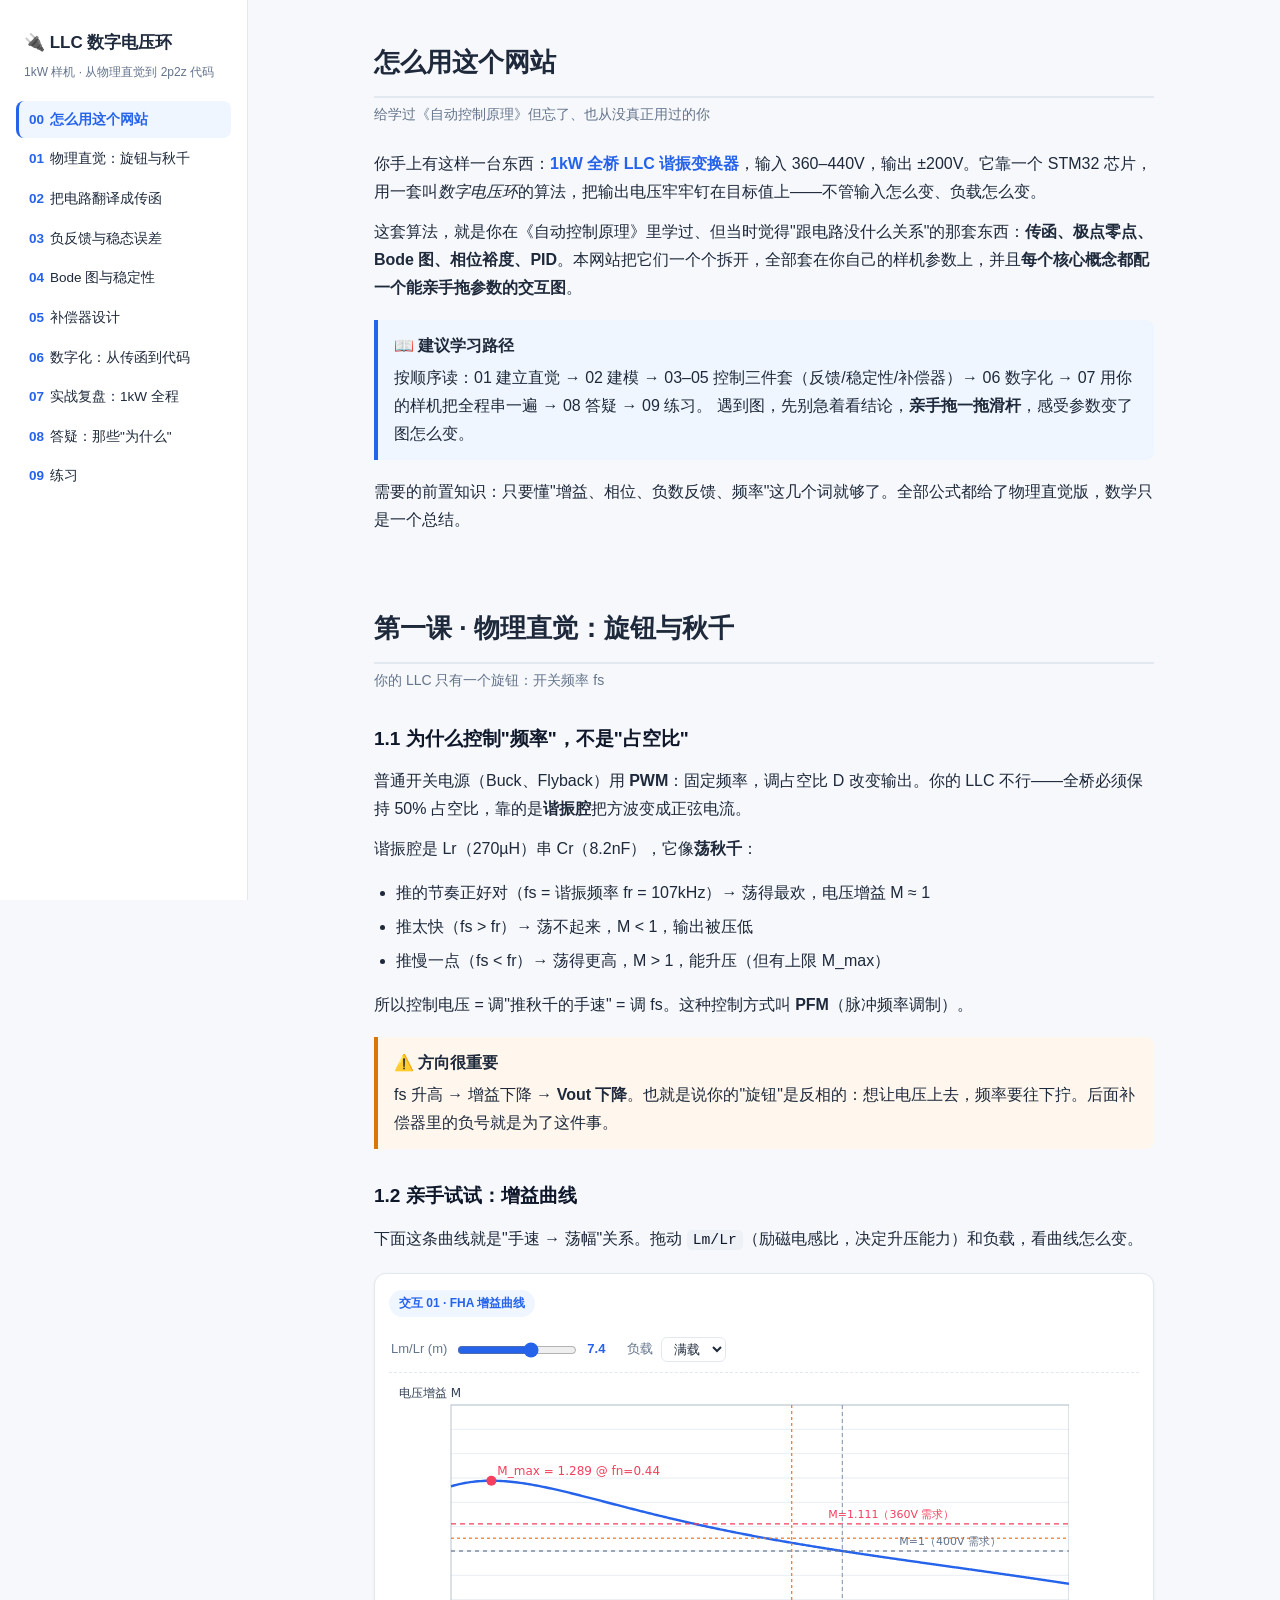
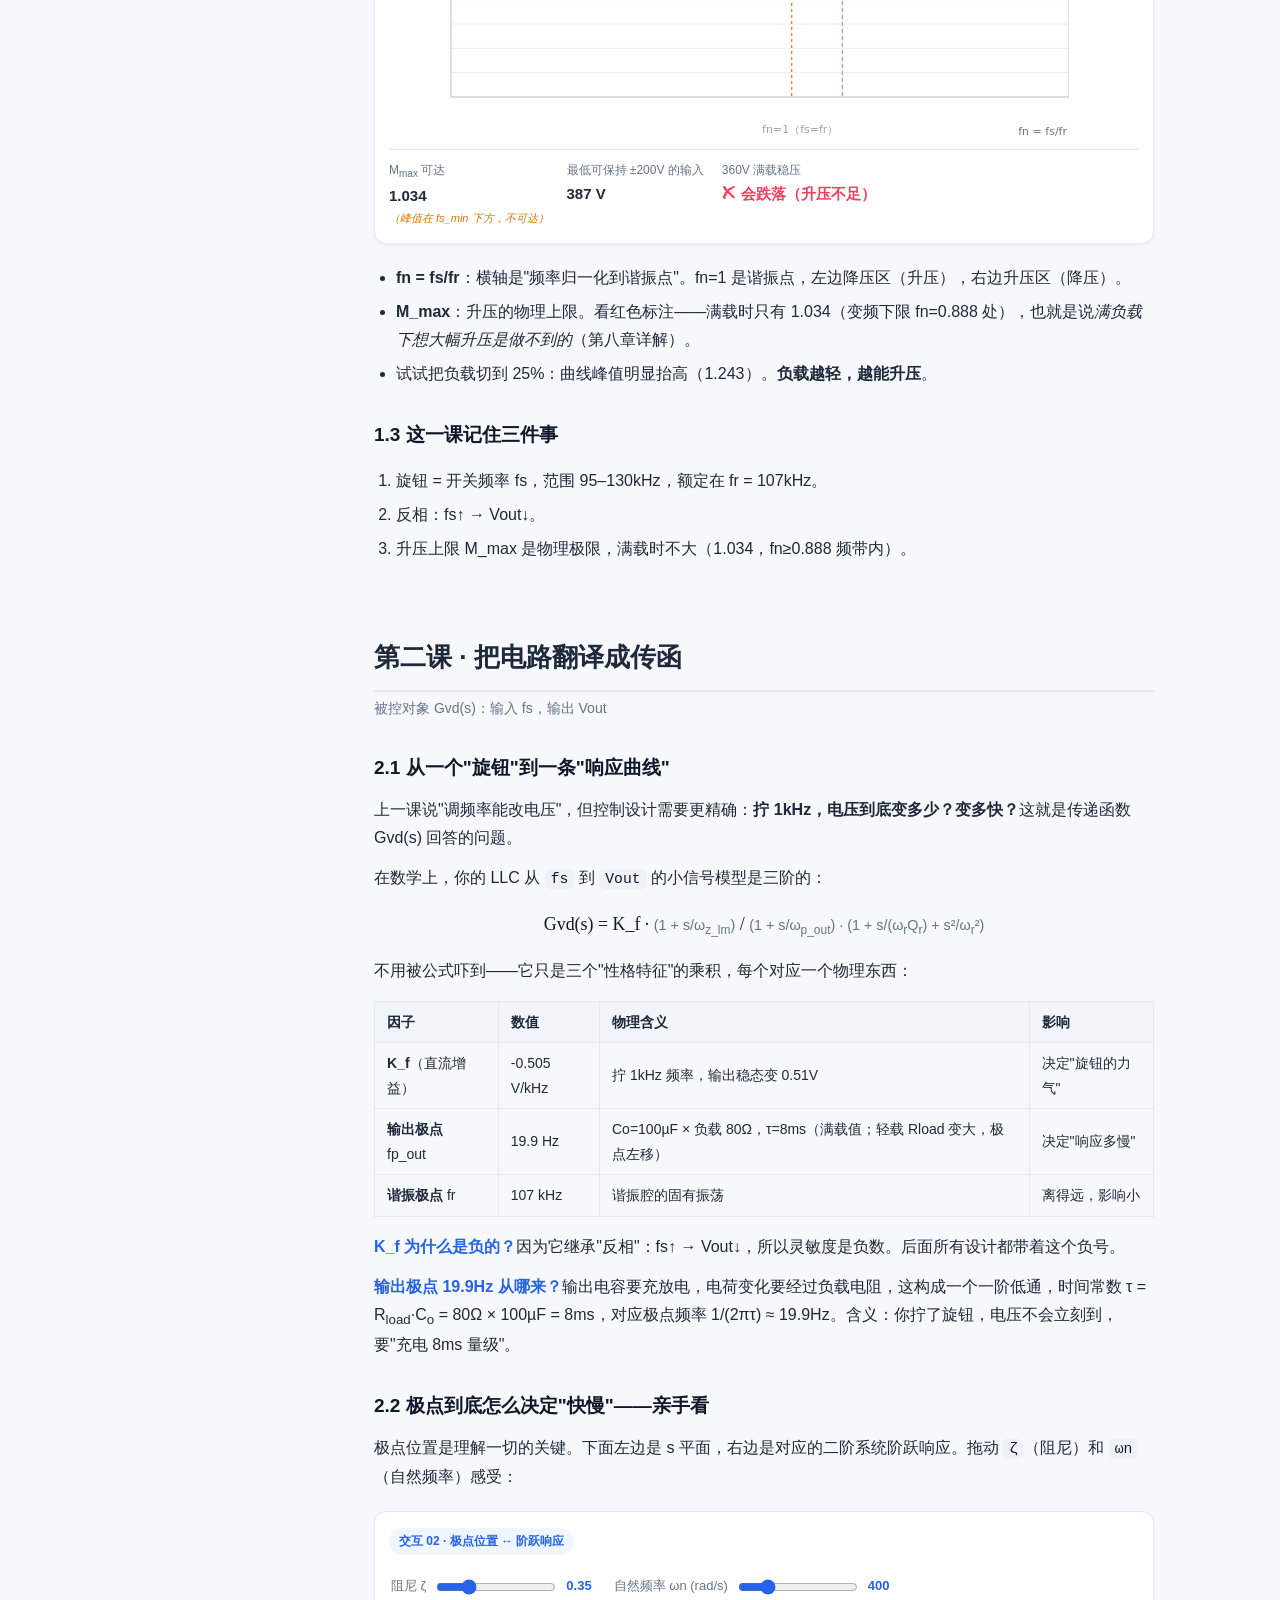
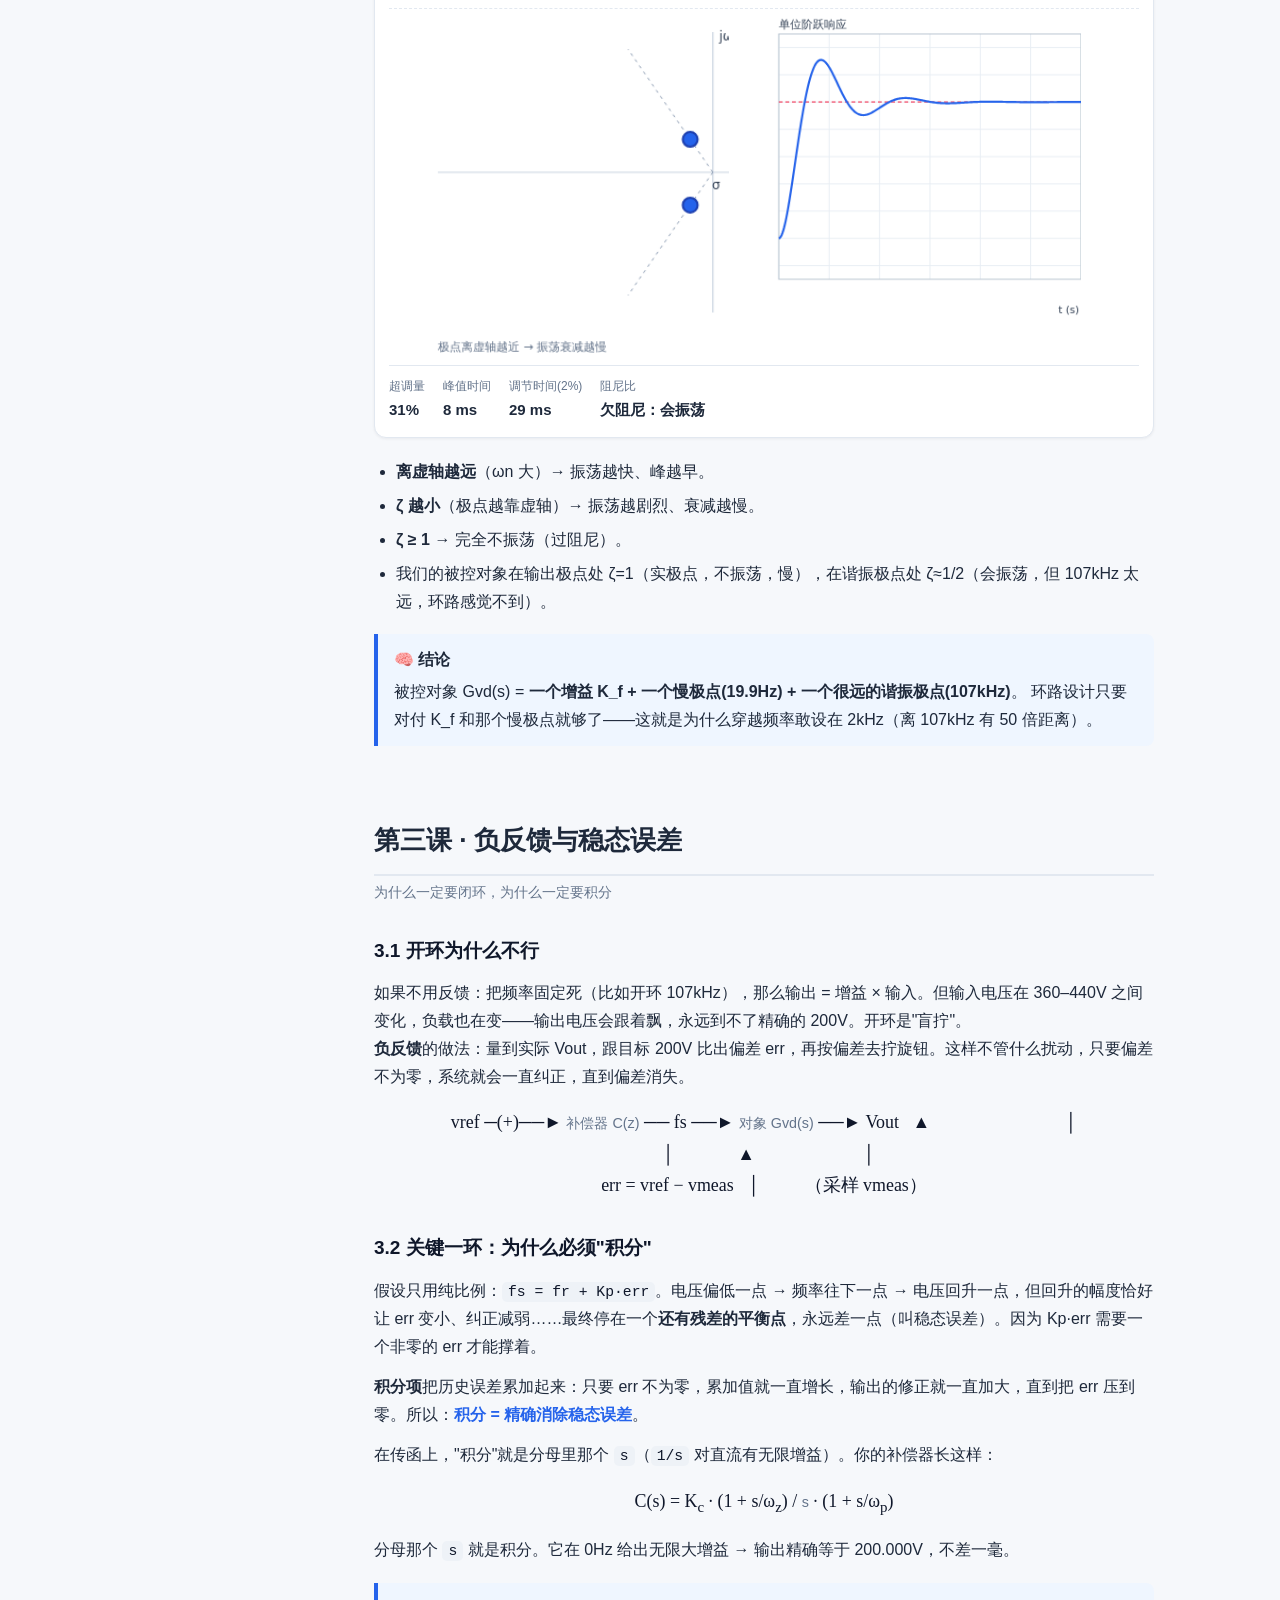
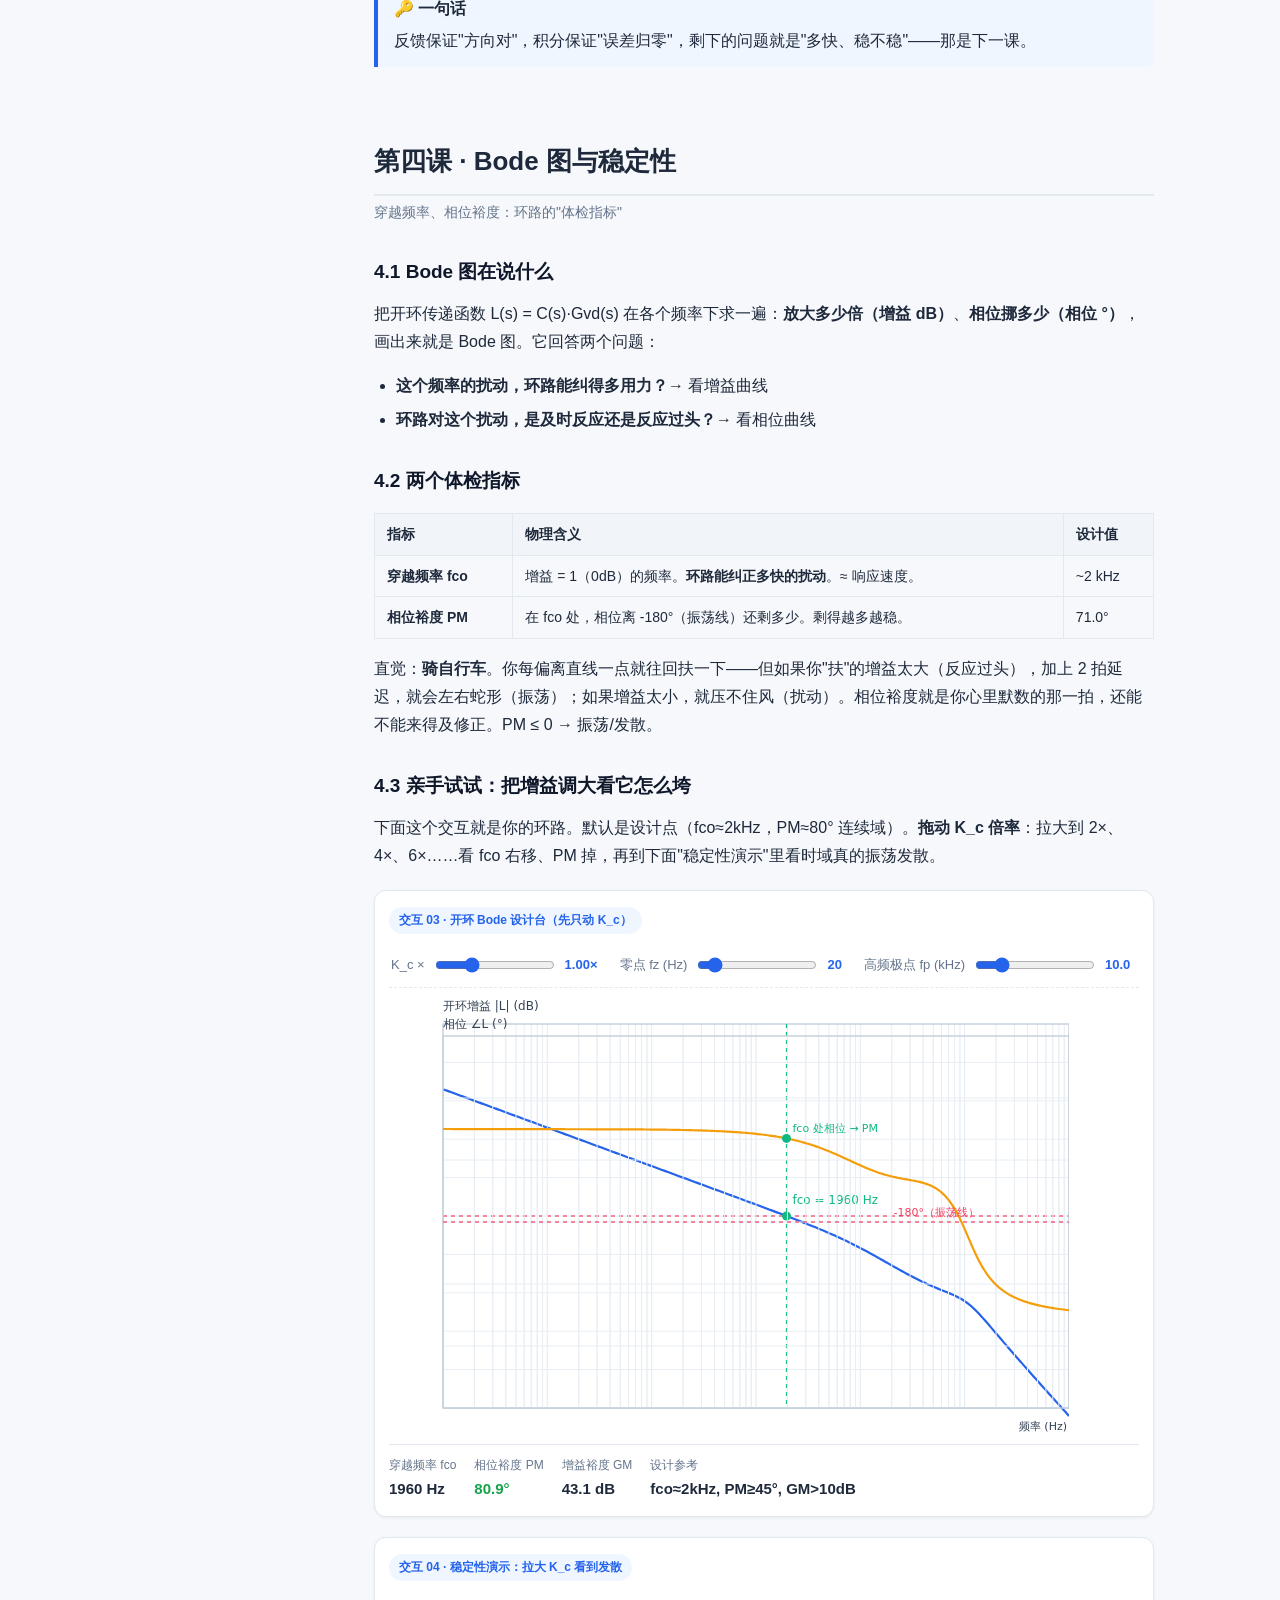
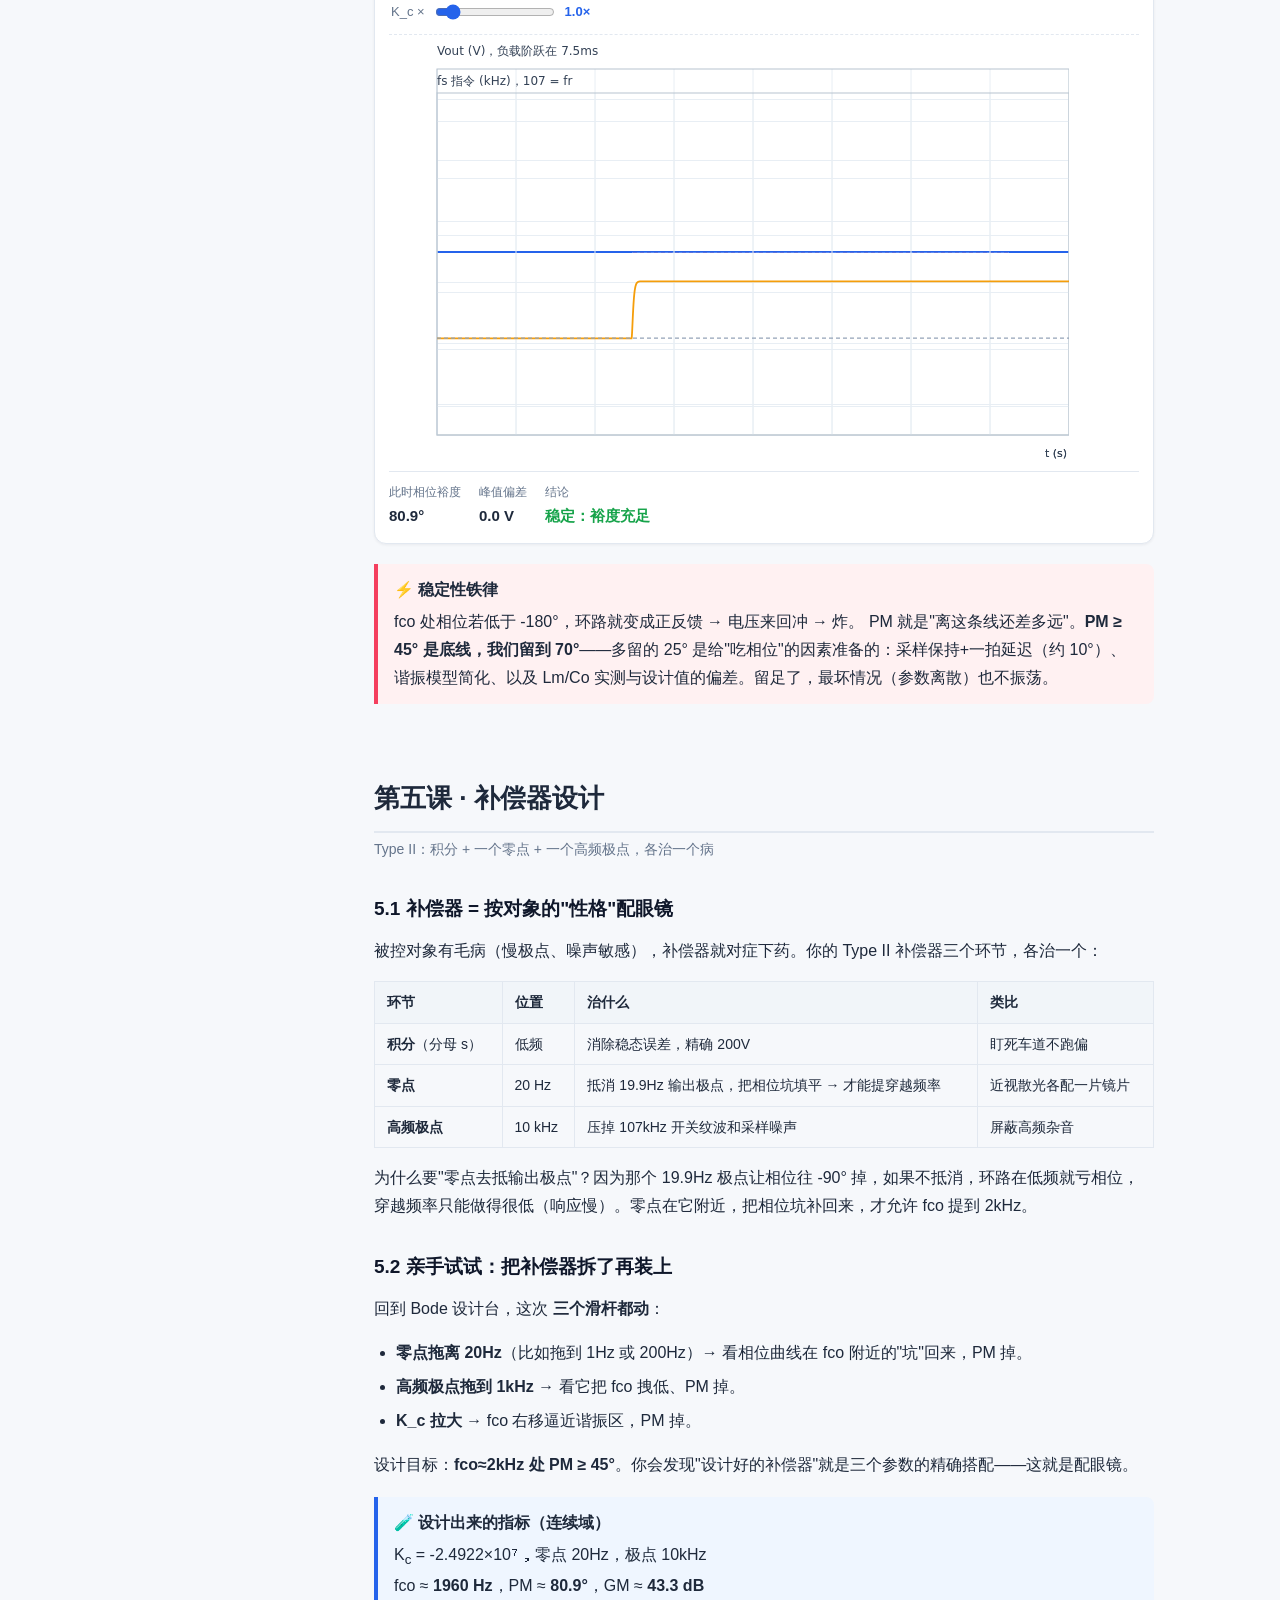
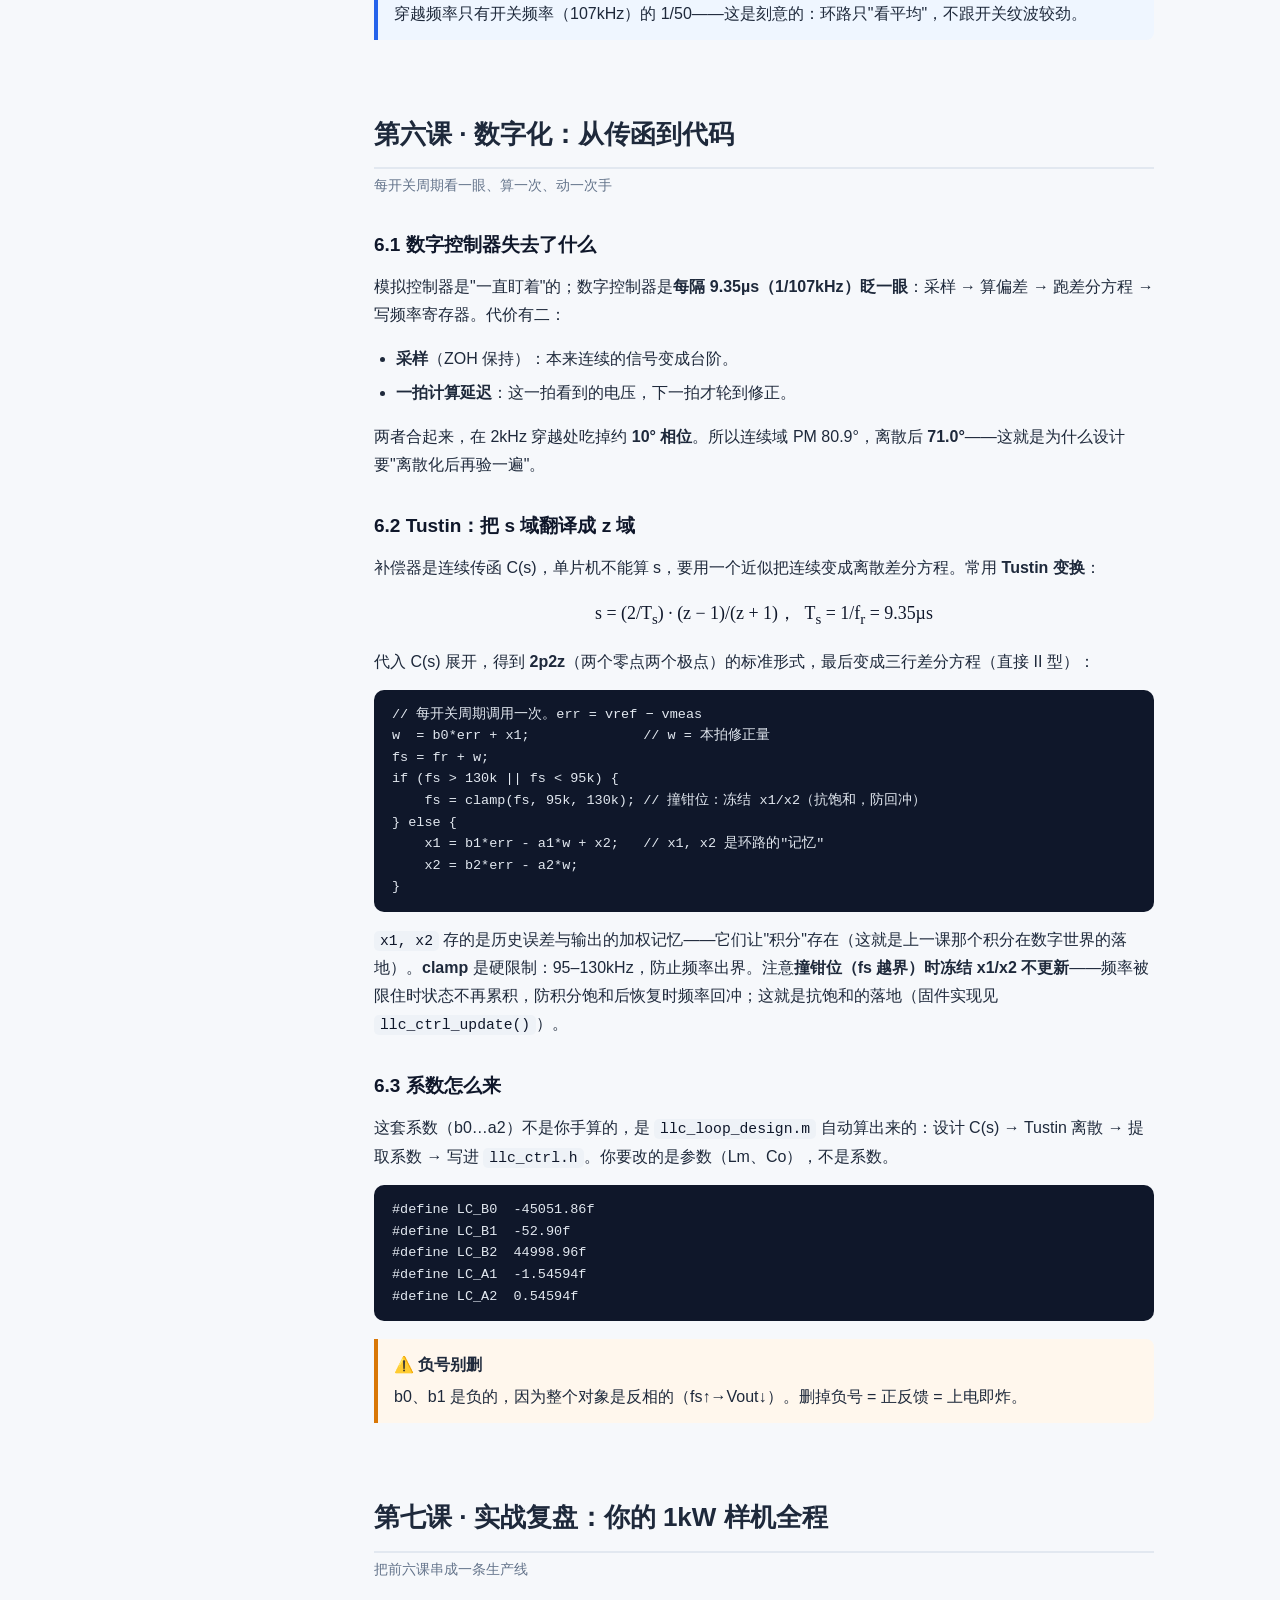
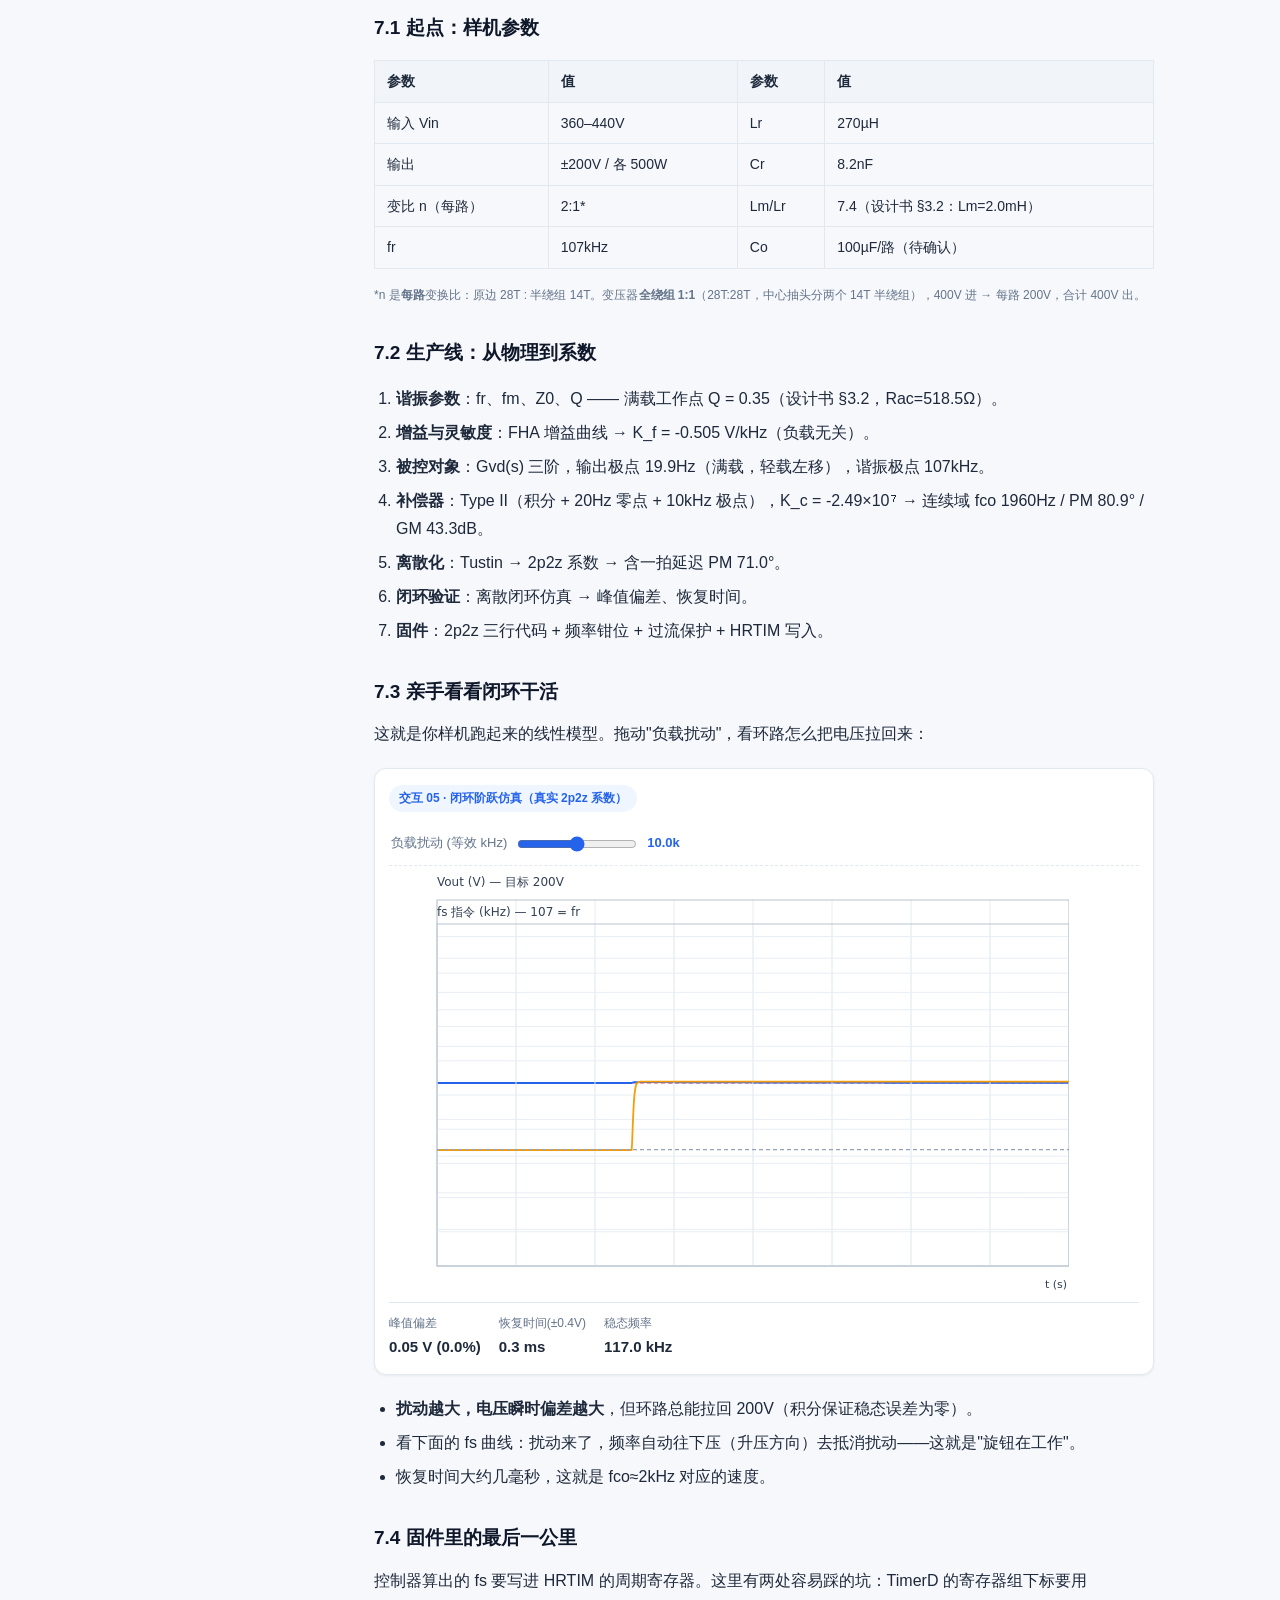
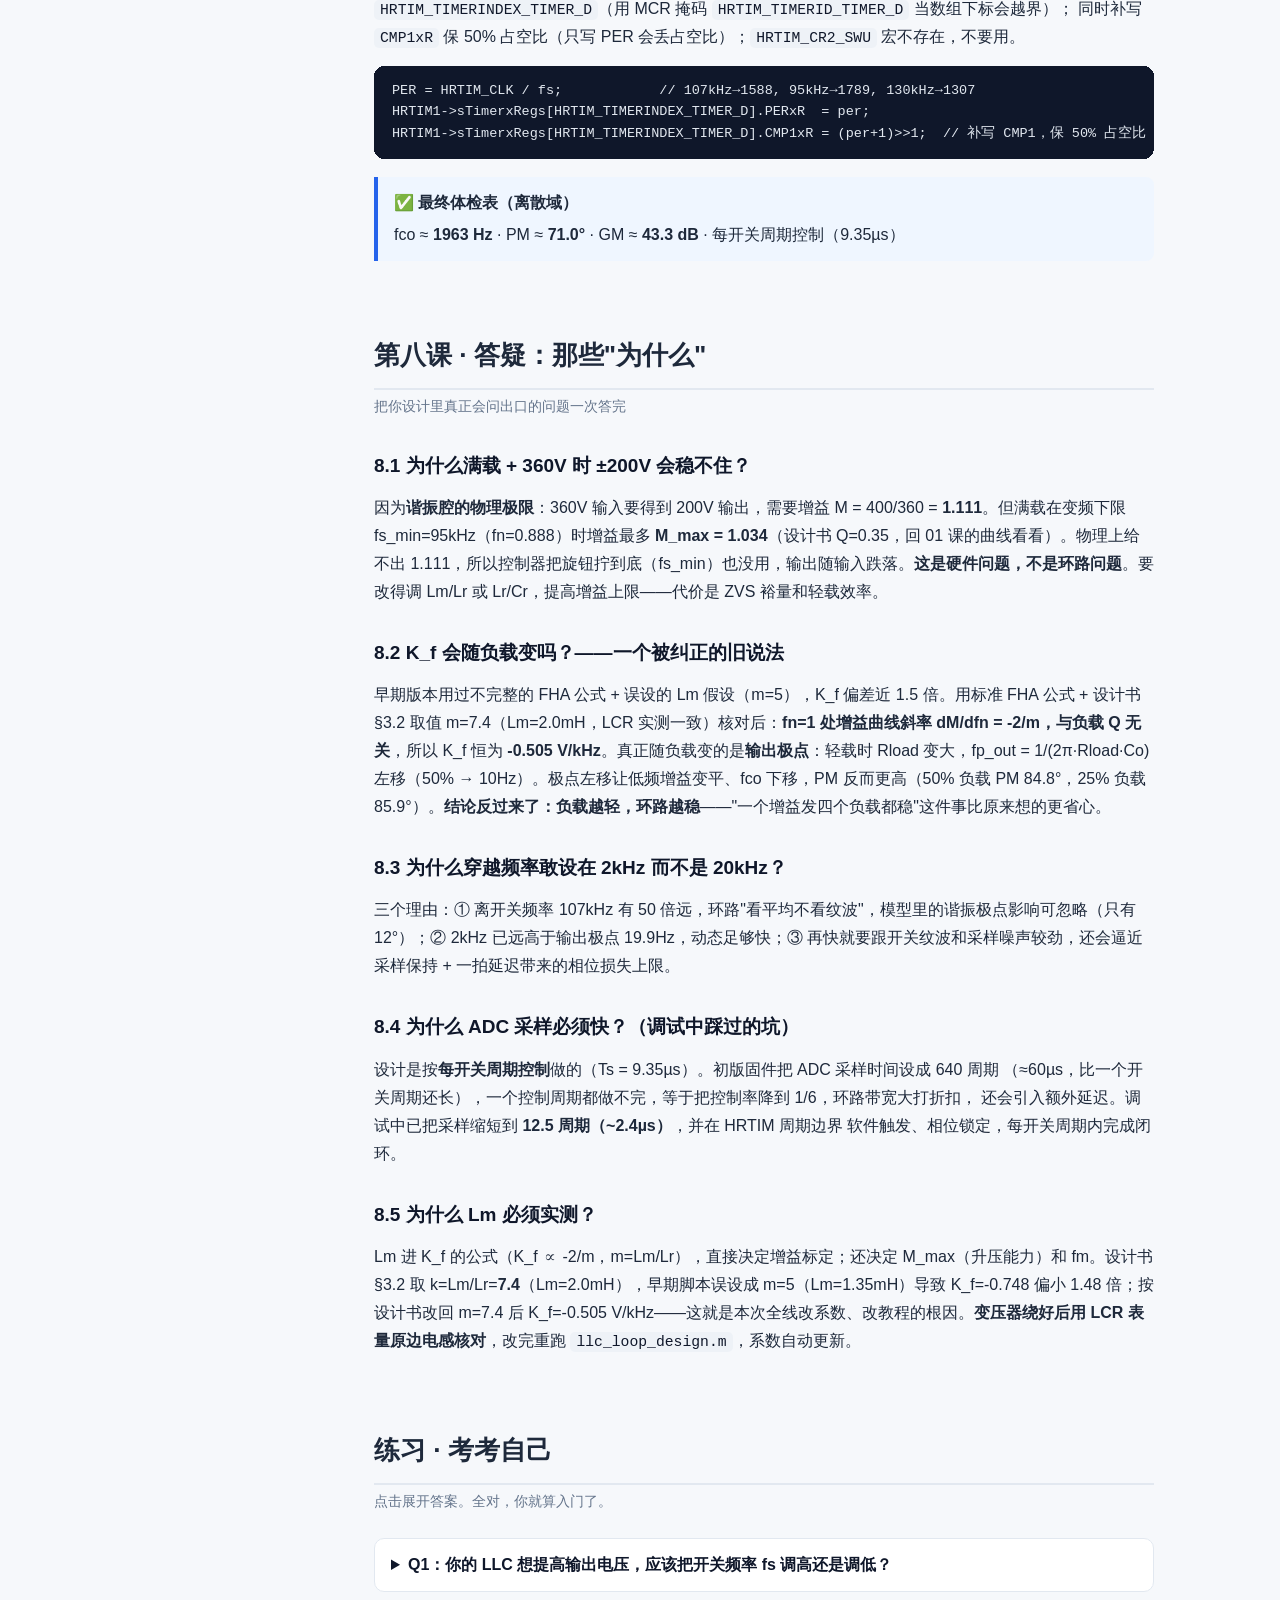
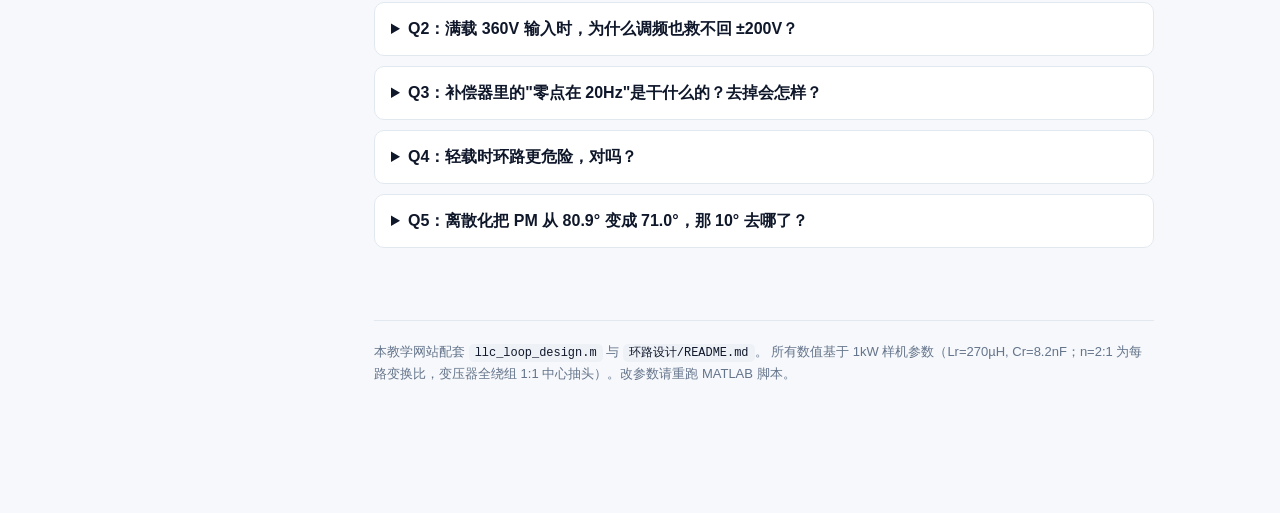
==== commit a92f3a2a: "固件安全加固与实测数据对齐 固件（1kw-prototype/03-调试代码/src/）： - 电流通道 VREFINT 归一化：cur_ampere() 换算改与电压通道同口径，   用 g_vre" ====
--- a/llc-resonant-converter/1kw-prototype/01-设计样机/环路设计/tutorial/index.html
+++ b/llc-resonant-converter/1kw-prototype/01-设计样机/环路设计/tutorial/index.html
@@ -250,12 +250,16 @@
       </div>
       <p>代入 C(s) 展开，得到 <strong>2p2z</strong>（两个零点两个极点）的标准形式，最后变成三行差分方程（直接 II 型）：</p>
 <pre><code>// 每开关周期调用一次。err = vref − vmeas
-w  = b0*err + x1;         // w = 本拍修正量
-x1 = b1*err - a1*w + x2;  // x1, x2 是环路的"记忆"
-x2 = b2*err - a2*w;
-fs = clamp(fr + w, 95k, 130k);   // 频率指令，带回钳位
+w  = b0*err + x1;              // w = 本拍修正量
+fs = fr + w;
+if (fs &gt; 130k || fs &lt; 95k) {
+    fs = clamp(fs, 95k, 130k); // 撞钳位：冻结 x1/x2（抗饱和，防回冲）
+} else {
+    x1 = b1*err - a1*w + x2;   // x1, x2 是环路的"记忆"
+    x2 = b2*err - a2*w;
+}
 </code></pre>
-      <p><code class="inline">x1, x2</code> 存的是历史误差与输出的加权记忆——它们让"积分"存在（这就是上一课那个积分在数字世界的落地）。<strong>clamp</strong> 是硬限制：95–130kHz，防止频率出界，也防止积分越积越大（抗饱和）。</p>
+      <p><code class="inline">x1, x2</code> 存的是历史误差与输出的加权记忆——它们让"积分"存在（这就是上一课那个积分在数字世界的落地）。<strong>clamp</strong> 是硬限制：95–130kHz，防止频率出界。注意<strong>撞钳位（fs 越界）时冻结 x1/x2 不更新</strong>——频率被限住时状态不再累积，防积分饱和后恢复时频率回冲；这就是抗饱和的落地（固件实现见 <code class="inline">llc_ctrl_update()</code>）。</p>
 
       <h3>6.3 系数怎么来</h3>
       <p>这套系数（b0…a2）不是你手算的，是 <code class="inline">llc_loop_design.m</code> 自动算出来的：设计 C(s) → Tustin 离散 → 提取系数 → 写进 <code class="inline">llc_ctrl.h</code>。你要改的是参数（Lm、Co），不是系数。</p>
@@ -309,10 +313,12 @@
       </ul>
 
       <h3>7.4 固件里的最后一公里</h3>
-      <p>控制器算出的 fs 要写进 HRTIM 的周期寄存器：</p>
+      <p>控制器算出的 fs 要写进 HRTIM 的周期寄存器。这里有两处容易踩的坑：TimerD 的寄存器组下标要用
+      <code class="inline">HRTIM_TIMERINDEX_TIMER_D</code>（用 MCR 掩码 <code class="inline">HRTIM_TIMERID_TIMER_D</code> 当数组下标会越界）；
+      同时补写 <code class="inline">CMP1xR</code> 保 50% 占空比（只写 PER 会丢占空比）；<code class="inline">HRTIM_CR2_SWU</code> 宏不存在，不要用。</p>
 <pre><code>PER = HRTIM_CLK / fs;            // 107kHz→1588, 95kHz→1789, 130kHz→1307
-HRTIM1->sTimerxRegs[HRTIM_TIMERID_TIMER_D].PERxR = PER;
-HRTIM1->sTimerxRegs[HRTIM_TIMERID_TIMER_D].CR2 |= HRTIM_CR2_SWU;
+HRTIM1-&gt;sTimerxRegs[HRTIM_TIMERINDEX_TIMER_D].PERxR  = per;
+HRTIM1-&gt;sTimerxRegs[HRTIM_TIMERINDEX_TIMER_D].CMP1xR = (per+1)&gt;&gt;1;  // 补写 CMP1，保 50% 占空比
 </code></pre>
       <div class="callout">
         <span class="t">✅ 最终体检表（离散域）</span>
@@ -334,8 +340,11 @@
       <h3>8.3 为什么穿越频率敢设在 2kHz 而不是 20kHz？</h3>
       <p>三个理由：① 离开关频率 107kHz 有 50 倍远，环路"看平均不看纹波"，模型里的谐振极点影响可忽略（只有 12°）；② 2kHz 已远高于输出极点 19.9Hz，动态足够快；③ 再快就要跟开关纹波和采样噪声较劲，还会逼近采样保持 + 一拍延迟带来的相位损失上限。</p>
 
-      <h3>8.4 为什么 ADC 采样必须快？</h3>
-      <p>设计是按<strong>每开关周期控制</strong>做的（Ts = 9.35µs）。如果采样要 60µs（现在的 640 周期采样），一个控制周期都做不完，等于把控制率降到 1/6，环路带宽大打折扣，还会引入额外延迟。<strong>实测前必须把 ADC 采样缩短到 ≤4.5µs</strong>。</p>
+      <h3>8.4 为什么 ADC 采样必须快？（调试中踩过的坑）</h3>
+      <p>设计是按<strong>每开关周期控制</strong>做的（Ts = 9.35µs）。初版固件把 ADC 采样时间设成 640 周期
+      （≈60µs，比一个开关周期还长），一个控制周期都做不完，等于把控制率降到 1/6，环路带宽大打折扣，
+      还会引入额外延迟。调试中已把采样缩短到 <strong>12.5 周期（~2.4µs）</strong>，并在 HRTIM 周期边界
+      软件触发、相位锁定，每开关周期内完成闭环。</p>
 
       <h3>8.5 为什么 Lm 必须实测？</h3>
       <p>Lm 进 K_f 的公式（K_f ∝ -2/m，m=Lm/Lr），直接决定增益标定；还决定 M_max（升压能力）和 fm。设计书 §3.2 取 k=Lm/Lr=<strong>7.4</strong>（Lm=2.0mH），早期脚本误设成 m=5（Lm=1.35mH）导致 K_f=-0.748 偏小 1.48 倍；按设计书改回 m=7.4 后 K_f=-0.505 V/kHz——这就是本次全线改系数、改教程的根因。<strong>变压器绕好后用 LCR 表量原边电感核对</strong>，改完重跑 <code class="inline">llc_loop_design.m</code>，系数自动更新。</p>
